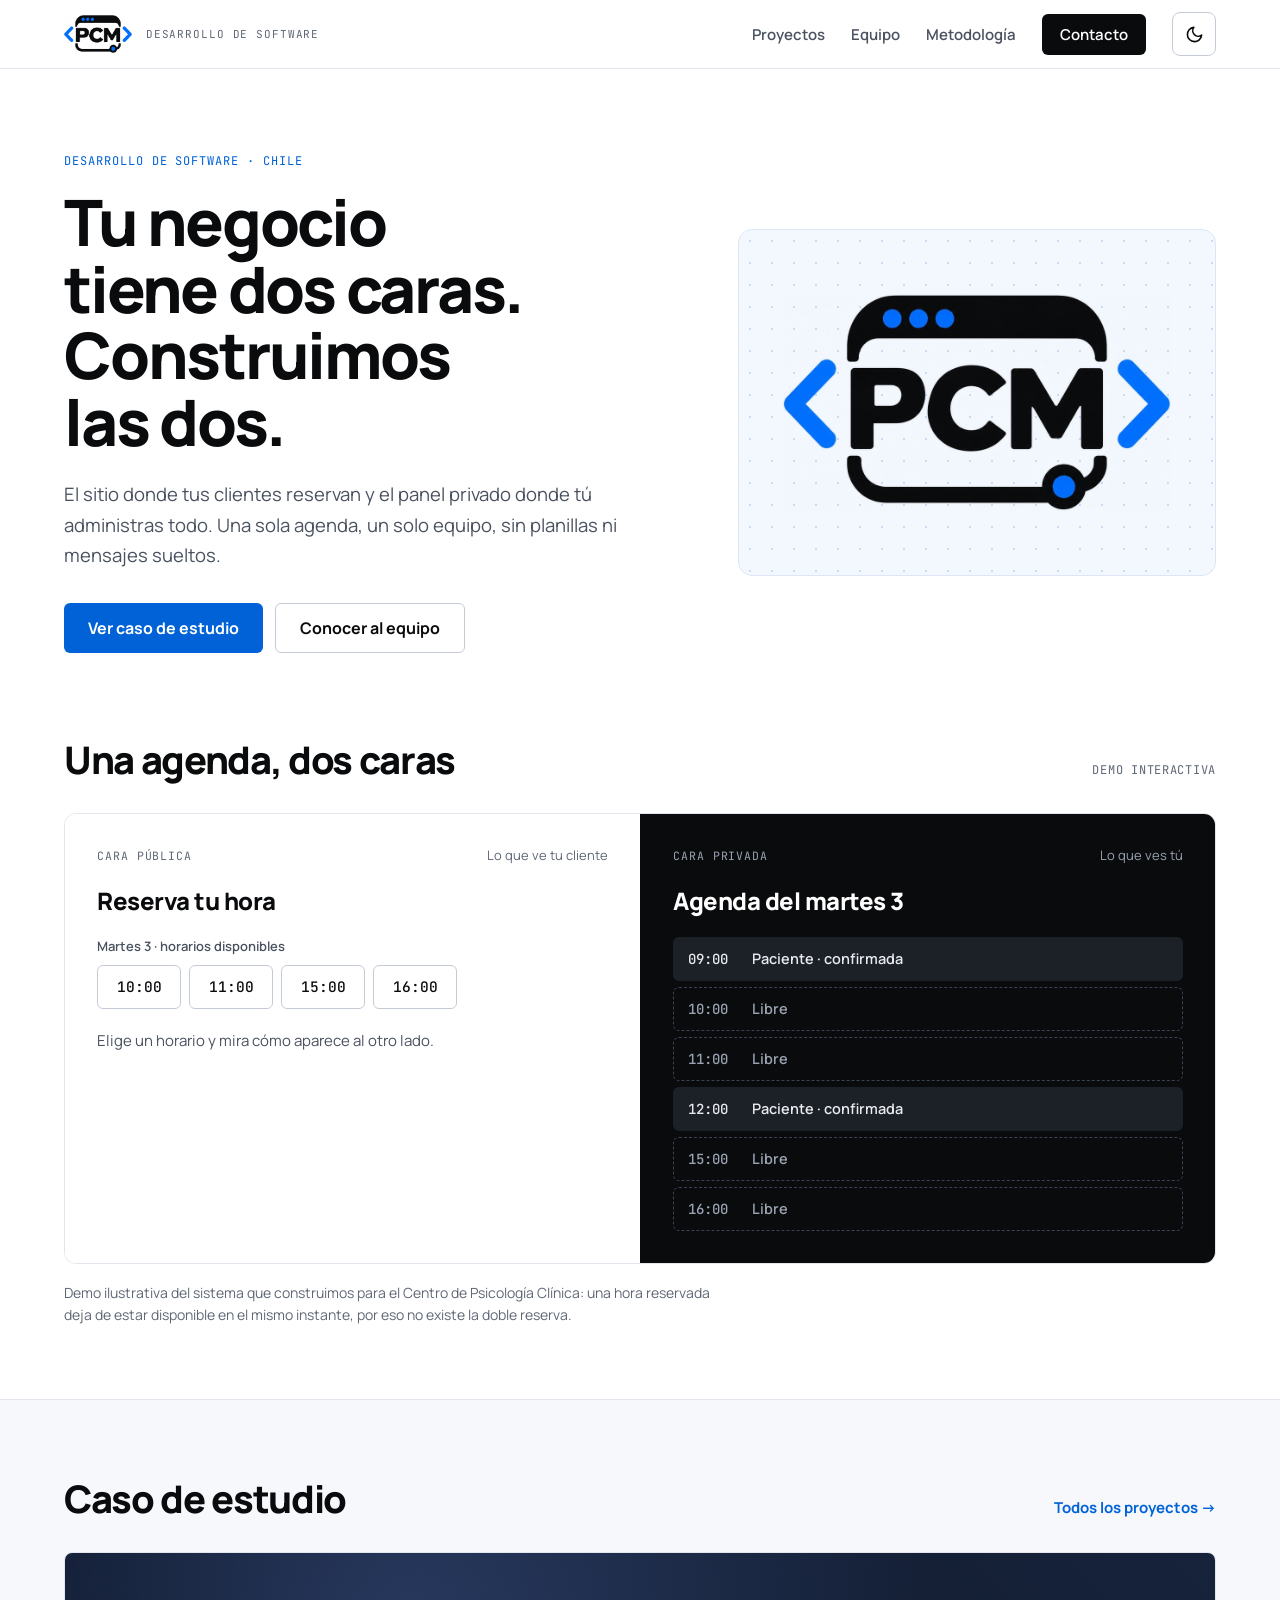
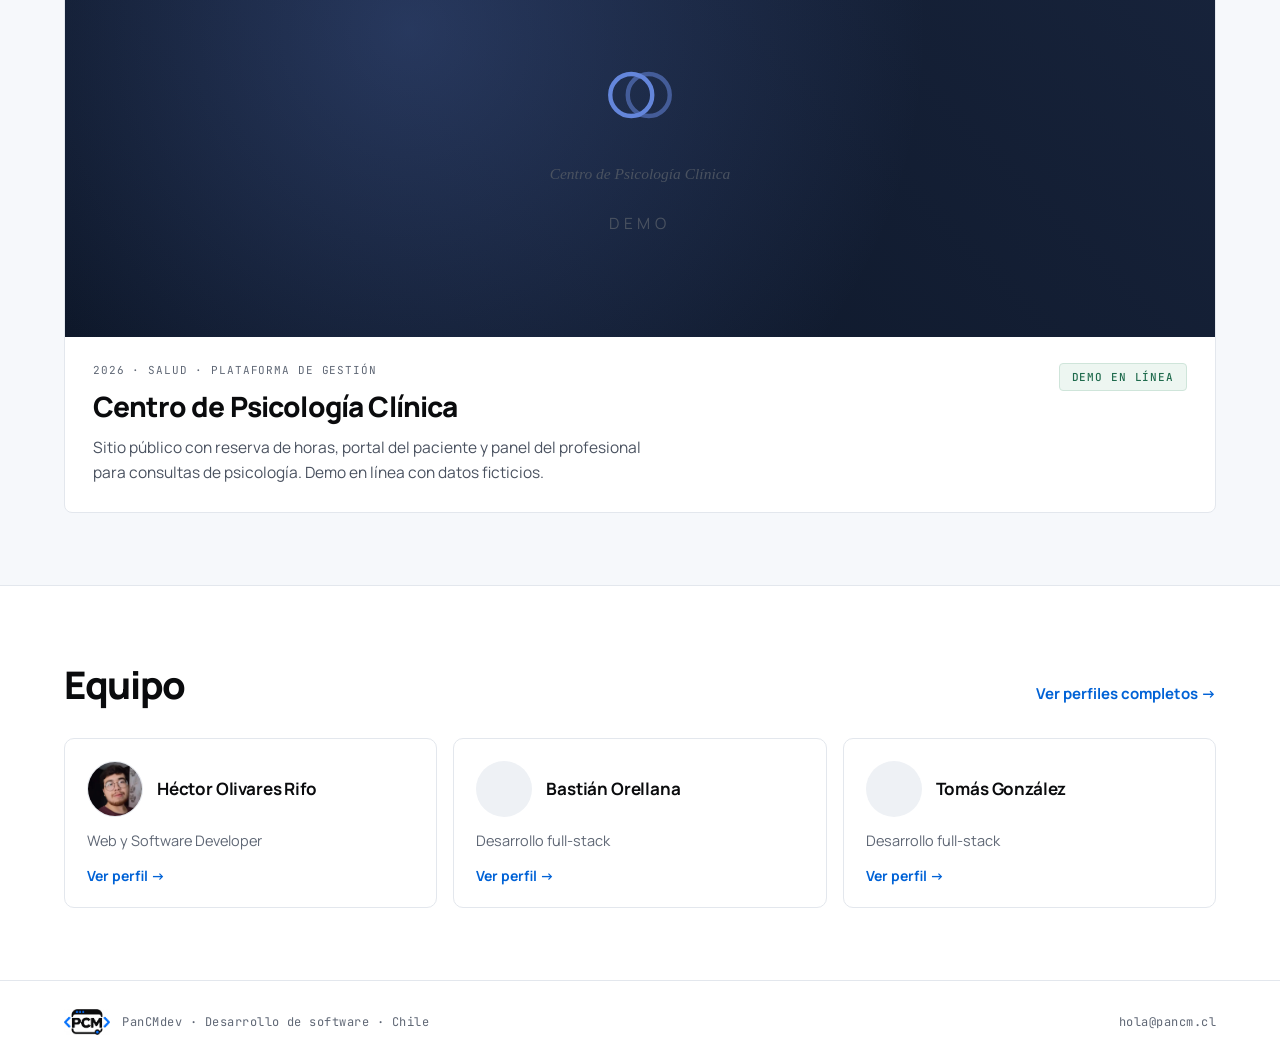
==== index.html @ 161eca6e "Aplicar logo de PanCMdev, tema claro y oscuro, nueva portada con demo de reserva y favicon" ====
<!doctype html>
<html lang="es">
<head>
<meta charset="utf-8" />
<meta name="viewport" content="width=device-width, initial-scale=1" />
<meta name="robots" content="noindex, nofollow" />
<script src="theme.js?v=3"></script>
<link rel="icon" type="image/png" sizes="16x16" href="src/assets/favicon-16.png" />
<link rel="icon" type="image/png" sizes="32x32" href="src/assets/favicon-32.png" />
<link rel="icon" type="image/png" sizes="48x48" href="src/assets/favicon-48.png" />
<link rel="apple-touch-icon" href="src/assets/apple-touch-icon.png" />
<title>PanCMdev — desarrollo de software</title>
<link rel="preconnect" href="https://fonts.googleapis.com" />
<link rel="preconnect" href="https://fonts.gstatic.com" crossorigin />
<link href="https://fonts.googleapis.com/css2?family=Manrope:wght@400;500;600;700;800&family=JetBrains+Mono:wght@400;500&display=swap" rel="stylesheet" />
<link rel="stylesheet" href="styles.css?v=3" />
</head>
<body>

  <div class="shell">
    <header class="site">
      <a href="index.html" class="logo" aria-label="PanCMdev, inicio">
        <img class="logo-img only-light" src="src/assets/pancm-logo.webp" alt="" width="68" height="38" />
        <img class="logo-img only-dark" src="src/assets/pancm-logo-oscuro.webp" alt="" width="68" height="38" />
        <span class="tag">Desarrollo de software</span>
      </a>
      <nav class="main">
        <a href="proyectos.html">Proyectos</a>
        <a href="equipo.html">Equipo</a>
        <a href="nosotros.html">Metodología</a>
        <a href="contacto.html" class="cta">Contacto</a>
        <button type="button" class="theme-toggle" data-theme-toggle aria-label="Cambiar a tema oscuro">
          <svg class="i-moon" viewBox="0 0 24 24" fill="none" stroke="currentColor" stroke-width="2" stroke-linecap="round" stroke-linejoin="round" aria-hidden="true"><path d="M21 12.8A9 9 0 1 1 11.2 3a7 7 0 0 0 9.8 9.8z"/></svg>
          <svg class="i-sun" viewBox="0 0 24 24" fill="none" stroke="currentColor" stroke-width="2" stroke-linecap="round" stroke-linejoin="round" aria-hidden="true"><circle cx="12" cy="12" r="4"/><path d="M12 2v2M12 20v2M4.9 4.9l1.4 1.4M17.7 17.7l1.4 1.4M2 12h2M20 12h2M4.9 19.1l1.4-1.4M17.7 6.3l1.4-1.4"/></svg>
        </button>
      </nav>
      <div class="rail" aria-hidden="true"><i></i></div>
    </header>

    <main>
      <section class="hero">
        <div>
          <div class="eyebrow" data-rise>Desarrollo de software · Chile</div>
          <h1 data-rise style="--d:.08s">Tu negocio tiene dos caras. Construimos las dos.</h1>
          <p class="lead" data-rise style="--d:.16s">El sitio donde tus clientes reservan y el panel privado donde tú administras todo. Una sola agenda, un solo equipo, sin planillas ni mensajes sueltos.</p>
          <div class="actions" data-rise style="--d:.24s">
            <a href="proyecto.html" class="btn">Ver caso de estudio</a>
            <a href="equipo.html" class="btn-outline">Conocer al equipo</a>
          </div>
        </div>
        <div class="brand-panel" data-rise style="--d:.2s">
          <img class="only-light" src="src/assets/pancm-logo.webp" alt="Logo de PanCMdev" width="900" height="504" />
          <img class="only-dark" src="src/assets/pancm-logo-oscuro.webp" alt="" width="900" height="504" />
        </div>
      </section>

      <section class="section" style="padding-top:8px" data-reveal>
        <div class="section-head">
          <h2>Una agenda, dos caras</h2>
          <span class="tag">Demo interactiva</span>
        </div>
        <div class="demo" data-demo>
          <div class="demo-side demo-pub">
            <div class="demo-head">
              <span class="demo-tag">Cara pública</span>
              <span class="demo-hint">Lo que ve tu cliente</span>
            </div>
            <div class="demo-title">Reserva tu hora</div>
            <div>
              <div class="demo-day">Martes 3 · horarios disponibles</div>
              <div class="slots" data-slots></div>
            </div>
            <p class="demo-msg" data-msg aria-live="polite"></p>
            <button type="button" class="demo-reset" data-reset hidden>Reiniciar demo</button>
          </div>
          <div class="demo-side demo-priv">
            <div class="demo-head">
              <span class="demo-tag">Cara privada</span>
              <span class="demo-hint">Lo que ves tú</span>
            </div>
            <div class="demo-title">Agenda del martes 3</div>
            <div class="agenda" data-agenda></div>
          </div>
        </div>
        <p class="demo-note">Demo ilustrativa del sistema que construimos para el Centro de Psicología Clínica: una hora reservada deja de estar disponible en el mismo instante, por eso no existe la doble reserva.</p>
      </section>

      <section class="section band" data-reveal>
        <div class="section-head">
          <h2>Caso de estudio</h2>
          <a href="proyectos.html">Todos los proyectos →</a>
        </div>
        <a href="proyecto.html" class="case-feature">
          <div class="case-art" role="img" aria-label="Logo del Centro de Psicología Clínica, demo">
            <div class="case-art-mark">
              <svg viewBox="0 0 48 48" width="84" height="84" fill="none" aria-hidden="true">
                <circle cx="19" cy="24" r="12" stroke="currentColor" stroke-width="2.5" />
                <circle cx="29" cy="24" r="12" stroke="currentColor" stroke-width="2.5" opacity="0.55" />
              </svg>
              <p class="case-art-name">Centro de Psicología Clínica</p>
              <p class="case-art-tag">Demo</p>
            </div>
          </div>
          <div class="body">
            <div class="info">
              <div class="meta">2026 · Salud · Plataforma de gestión</div>
              <h3>Centro de Psicología Clínica</h3>
              <p>Sitio público con reserva de horas, portal del paciente y panel del profesional para consultas de psicología. Demo en línea con datos ficticios.</p>
            </div>
            <span class="status-pill">Demo en línea</span>
          </div>
        </a>
      </section>

      <section class="section" data-reveal>
        <div class="section-head">
          <h2>Equipo</h2>
          <a href="equipo.html">Ver perfiles completos →</a>
        </div>
        <div data-member-grid></div>
      </section>
    </main>

    <footer class="site">
      <span class="brand">
        <img class="only-light" src="src/assets/pancm-logo.webp" alt="" width="46" height="26" />
        <img class="only-dark" src="src/assets/pancm-logo-oscuro.webp" alt="" width="46" height="26" />
        PanCMdev · Desarrollo de software · Chile
      </span>
      <span>hola@pancm.cl</span>
    </footer>
  </div>

  <script src="main.js?v=3"></script>
</body>
</html>
---- styles.css ----
* { box-sizing: border-box; }

/* Paleta del logo: negro y azul. En claro el azul de texto es un poco más
   oscuro que el del logo para que cumpla contraste sobre blanco. */
:root {
  --bg: #FFFFFF;
  --surface: #F6F8FB;
  --card: #FFFFFF;
  --ink: #0A0B0D;
  --ink-soft: #4A5260;
  --muted: #5F6775;
  --border: #E3E7ED;
  --border-strong: #C5CBD6;
  --hover: #F3F6FA;
  --pin: #EEF1F5;
  --accent: #0062D6;
  --logo-blue: #0074FB;
  --btn-bg: #0062D6;
  --btn-fg: #FFFFFF;
  --btn-hover: #0A0B0D;
  --cta-bg: #0A0B0D;
  --cta-fg: #FFFFFF;
  --rule: #0A0B0D;
  --green: #1F6B4D;
  --green-bg: #EDF6F1;
  --green-border: #CFE5DA;
  --pub-bg: #FFFFFF;
  --priv-bg: #0A0B0D;
  --priv-border: #0A0B0D;
  --row-taken: #1C2027;
  --panel-bg: #F3F8FF;
  --panel-dot: #C9DCF7;
  --panel-border: #DCE6F5;
  --shadow: rgba(10, 11, 13, 0.10);

  --display: 'Manrope', system-ui, sans-serif;
  --sans: 'Manrope', system-ui, sans-serif;
  --mono: 'JetBrains Mono', ui-monospace, monospace;

  /* Margen lateral fluido: el contenido usa casi todo el ancho y solo se
     centra en pantallas muy anchas (tope de 1600px de contenido). */
  --gutter: max(clamp(20px, 5vw, 88px), calc((100vw - 1600px) / 2));
  color-scheme: light;
}

[data-theme='dark'] {
  --bg: #0A0B0D;
  --surface: #101216;
  --card: #14171C;
  --ink: #E8EAEE;
  --ink-soft: #B4BAC6;
  --muted: #8B93A1;
  --border: #262B33;
  --border-strong: #343A45;
  --hover: #14171C;
  --pin: #1C2027;
  --accent: #3D95FF;
  --btn-bg: #0074FB;
  --btn-fg: #0A0B0D;
  --btn-hover: #3D95FF;
  --cta-bg: #FFFFFF;
  --cta-fg: #0A0B0D;
  --rule: #0074FB;
  --green: #4ADE9A;
  --green-bg: #0F2A1F;
  --green-border: #1E4A36;
  --pub-bg: #F3F5F8;
  --priv-bg: #14171C;
  --priv-border: #262B33;
  --row-taken: #232831;
  --panel-bg: #0F1319;
  --panel-dot: #1F2B3D;
  --panel-border: #1E2633;
  --shadow: rgba(0, 0, 0, 0.5);
  color-scheme: dark;
}

body {
  margin: 0;
  background: var(--bg);
  font-family: var(--sans);
  color: var(--ink);
  -webkit-font-smoothing: antialiased;
}

a { color: var(--ink); text-decoration: none; }
a:hover { color: var(--accent); }
:focus-visible { outline: 2px solid var(--accent); outline-offset: 3px; }
::selection { background: var(--logo-blue); color: #FFFFFF; }

img { max-width: 100%; }

/* Cambio de tema: transición breve solo mientras se alterna */
html.theme-anim,
html.theme-anim *,
html.theme-anim *::before,
html.theme-anim *::after {
  transition: background-color 0.3s ease, color 0.3s ease, border-color 0.3s ease !important;
}

/* Imágenes que cambian con el tema (logo claro / oscuro) */
.only-dark { display: none !important; }
[data-theme='dark'] .only-light { display: none !important; }
[data-theme='dark'] .only-dark { display: block !important; }

@keyframes rise {
  from { opacity: 0; transform: translateY(14px); }
  to { opacity: 1; transform: translateY(0); }
}

@keyframes pop {
  0% { transform: translateX(-8px); opacity: 0; }
  100% { transform: translateX(0); opacity: 1; }
}

/* Aparición al hacer scroll: solo si hay JS, para no esconder contenido sin él */
.js [data-reveal] {
  opacity: 0;
  transform: translateY(16px);
  transition: opacity 0.6s cubic-bezier(0.2, 0.7, 0.2, 1), transform 0.6s cubic-bezier(0.2, 0.7, 0.2, 1);
  transition-delay: var(--d, 0s);
}
.js [data-reveal].in { opacity: 1; transform: none; }

.hero [data-rise] {
  animation: rise 0.7s cubic-bezier(0.2, 0.7, 0.2, 1) both;
  animation-delay: var(--d, 0s);
}

@media (prefers-reduced-motion: reduce) {
  *, *::before, *::after {
    animation-duration: 0.001ms !important;
    animation-delay: 0ms !important;
    transition-duration: 0.001ms !important;
    transition-delay: 0ms !important;
  }
  .js [data-reveal] { opacity: 1; transform: none; }
}

/* Shell principal */
.shell {
  width: 100%;
  background: var(--bg);
  min-height: 100vh;
  position: relative;
}

/* Header */
header.site {
  position: sticky;
  top: 0;
  z-index: 20;
  display: flex;
  flex-wrap: wrap;
  align-items: center;
  justify-content: space-between;
  gap: 10px 32px;
  padding: 12px var(--gutter);
  background: var(--bg);
  background: color-mix(in srgb, var(--bg) 92%, transparent);
  backdrop-filter: blur(10px);
  border-bottom: 1px solid var(--border);
}

/* Riel de avance: eco del riel con nodo azul del logo. Crece con el scroll. */
.rail {
  position: absolute;
  left: 0;
  right: 0;
  bottom: -1px;
  height: 2px;
  pointer-events: none;
}

.rail i {
  position: absolute;
  left: 0;
  top: 0;
  height: 2px;
  width: calc(var(--p, 0) * 100%);
  background: var(--logo-blue);
}

.rail i::after {
  content: '';
  position: absolute;
  right: -5px;
  top: -4px;
  width: 10px;
  height: 10px;
  border-radius: 50%;
  background: var(--logo-blue);
  box-shadow: 0 0 0 3px var(--bg);
  opacity: calc(var(--p, 0) * 40);
}

.logo { display: flex; align-items: center; gap: 14px; }

.logo-img { display: block; height: 38px; width: auto; }

.logo .tag {
  font-family: var(--mono);
  font-size: 11px;
  letter-spacing: 0.08em;
  text-transform: uppercase;
  color: var(--muted);
}

nav.main { display: flex; flex-wrap: wrap; align-items: center; gap: 8px 26px; }

nav.main a {
  font-size: 15px;
  font-weight: 600;
  color: var(--ink-soft);
}

nav.main a:hover { color: var(--ink); }

nav.main a.cta {
  padding: 10px 18px;
  background: var(--cta-bg);
  color: var(--cta-fg);
  border-radius: 6px;
}

nav.main a.cta:hover { background: var(--accent); color: #FFFFFF; }

.theme-toggle {
  display: inline-grid;
  place-items: center;
  width: 44px;
  height: 44px;
  padding: 0;
  border: 1px solid var(--border-strong);
  border-radius: 8px;
  background: transparent;
  color: var(--ink);
  cursor: pointer;
  transition: border-color 0.18s ease, background 0.18s ease;
}

.theme-toggle:hover { border-color: var(--ink); background: var(--hover); }
.theme-toggle svg { width: 19px; height: 19px; }
.theme-toggle .i-sun { display: none; }
[data-theme='dark'] .theme-toggle .i-sun { display: block; }
[data-theme='dark'] .theme-toggle .i-moon { display: none; }

/* Secciones genéricas */
main section { padding: 0 var(--gutter); }

.section { padding: 72px var(--gutter); }

.band {
  background: var(--surface);
  border-top: 1px solid var(--border);
  border-bottom: 1px solid var(--border);
}

.eyebrow {
  font-family: var(--mono);
  font-size: 12px;
  letter-spacing: 0.08em;
  text-transform: uppercase;
  color: var(--accent);
}

h1 {
  margin: 20px 0 0;
  font-family: var(--display);
  font-size: clamp(36px, 5.2vw, 64px);
  line-height: 1.04;
  letter-spacing: -0.035em;
  font-weight: 800;
  max-width: 17ch;
  text-wrap: balance;
}

.lead {
  margin: 24px 0 0;
  max-width: 56ch;
  font-size: 18.5px;
  line-height: 1.65;
  color: var(--ink-soft);
  text-wrap: pretty;
}

.actions {
  display: flex;
  flex-wrap: wrap;
  gap: 12px;
  margin-top: 32px;
}

.btn {
  font-weight: 700;
  font-size: 16px;
  padding: 14px 24px;
  background: var(--btn-bg);
  color: var(--btn-fg);
  border-radius: 6px;
  display: inline-block;
  border: none;
  cursor: pointer;
  font-family: inherit;
  transition: background 0.18s ease, transform 0.18s ease;
}

.btn:hover { background: var(--btn-hover); color: var(--btn-fg); transform: translateY(-1px); }
[data-theme='dark'] .btn:hover { color: #0A0B0D; }
.btn:active { transform: none; }

.btn-outline {
  font-weight: 700;
  font-size: 16px;
  padding: 13px 24px;
  border: 1px solid var(--border-strong);
  border-radius: 6px;
  color: var(--ink);
  display: inline-block;
  font-family: inherit;
  background: transparent;
  transition: border-color 0.18s ease, background 0.18s ease;
}

.btn-outline:hover { border-color: var(--ink); color: var(--ink); background: var(--hover); }

/* Portada: texto a la izquierda, logo sobre panel punteado a la derecha */
.hero {
  padding: 84px var(--gutter) 72px;
  display: grid;
  grid-template-columns: minmax(0, 1.25fr) minmax(300px, 1fr);
  gap: 48px clamp(40px, 6vw, 96px);
  align-items: center;
}

.brand-panel {
  display: flex;
  align-items: center;
  justify-content: center;
  padding: clamp(36px, 5vw, 64px) clamp(24px, 4vw, 44px);
  border: 1px solid var(--panel-border);
  border-radius: 14px;
  background-color: var(--panel-bg);
  background-image: radial-gradient(var(--panel-dot) 1px, transparent 1px);
  background-size: 22px 22px;
}

.brand-panel img { width: 100%; max-width: 440px; height: auto; display: block; }

@media (max-width: 1000px) {
  .hero { grid-template-columns: 1fr; padding-top: 56px; }
  .brand-panel { max-width: 560px; }
}

/* Encabezado de sección con enlace "ver todos" */
.section-head {
  display: flex;
  flex-wrap: wrap;
  gap: 12px;
  align-items: baseline;
  justify-content: space-between;
  margin-bottom: 28px;
}

.section-head h2 {
  margin: 0;
  font-family: var(--display);
  font-size: clamp(26px, 3.2vw, 38px);
  font-weight: 800;
  letter-spacing: -0.035em;
}

.section-head a {
  font-size: 15px;
  font-weight: 700;
  color: var(--accent);
}

.section-head .tag {
  font-family: var(--mono);
  font-size: 12px;
  letter-spacing: 0.06em;
  text-transform: uppercase;
  color: var(--muted);
}

/* Demo: una agenda, dos caras */
.demo {
  display: grid;
  grid-template-columns: repeat(auto-fit, minmax(320px, 1fr));
  border: 1px solid var(--border);
  border-radius: 12px;
  overflow: hidden;
}

.demo-side { padding: 32px; display: flex; flex-direction: column; gap: 20px; }
.demo-pub { background: var(--pub-bg); color: #0A0B0D; }
.demo-priv { background: var(--priv-bg); color: #E8EAEE; border-left: 1px solid var(--priv-border); }

.demo-head { display: flex; justify-content: space-between; align-items: baseline; gap: 12px; }

.demo-tag {
  font-family: var(--mono);
  font-size: 11.5px;
  letter-spacing: 0.08em;
  text-transform: uppercase;
}

.demo-hint { font-size: 13px; }
.demo-pub .demo-tag, .demo-pub .demo-hint { color: #5F6775; }
.demo-priv .demo-tag, .demo-priv .demo-hint { color: #9AA3B2; }

.demo-title { font-weight: 800; font-size: 24px; letter-spacing: -0.02em; }
.demo-priv .demo-title { color: #FFFFFF; }

.demo-day { font-size: 13px; font-weight: 600; margin-bottom: 10px; color: #4A5260; }

.slots { display: flex; flex-wrap: wrap; gap: 8px; }

.slot {
  min-width: 84px;
  min-height: 44px;
  padding: 0 16px;
  font-family: var(--mono);
  font-size: 14.5px;
  font-weight: 500;
  cursor: pointer;
  border-radius: 6px;
  background: #FFFFFF;
  color: #0A0B0D;
  border: 1px solid #C5CBD6;
  transition: border-color 0.15s ease, background 0.15s ease, color 0.15s ease;
}

.slot:hover { border-color: #0A0B0D; }
.slot:focus-visible { outline-color: #0062D6; }
.slot[aria-pressed='true'] { background: #0062D6; border-color: #0062D6; color: #FFFFFF; }

.demo-msg { margin: 0; font-size: 15px; line-height: 1.55; color: #4A5260; min-height: 46px; }

.demo-reset {
  align-self: flex-start;
  min-height: 44px;
  padding: 0 18px;
  background: transparent;
  border: 1px solid #9AA3B2;
  border-radius: 6px;
  font-family: inherit;
  font-size: 14px;
  font-weight: 700;
  cursor: pointer;
  color: #0A0B0D;
}

.demo-reset:hover { border-color: #0A0B0D; }
.demo-reset[hidden] { display: none; }

.agenda { display: flex; flex-direction: column; gap: 6px; }

.agenda-row {
  display: flex;
  align-items: center;
  gap: 16px;
  padding: 11px 14px;
  min-height: 44px;
  border-radius: 6px;
  border: 1px solid transparent;
  font-size: 14.5px;
  font-weight: 600;
  transition: background 0.25s ease, color 0.25s ease, border-color 0.25s ease;
}

.agenda-row .hora { font-family: var(--mono); font-size: 14px; font-weight: 500; width: 48px; flex: none; }
.agenda-row.is-taken { background: var(--row-taken); color: #E8EAEE; }
.agenda-row.is-free { border: 1px dashed #3A4254; color: #9AA3B2; }
.agenda-row.is-new { background: #0074FB; border-color: #0074FB; color: #0A0B0D; animation: pop 0.35s ease-out both; }

.demo-note { margin: 18px 0 0; font-size: 14px; color: var(--muted); max-width: 72ch; line-height: 1.6; }

/* Tarjeta de caso destacado (home) */
.case-feature {
  display: block;
  border: 1px solid var(--border);
  border-radius: 8px;
  overflow: hidden;
  background: var(--card);
  transition: border-color 0.18s ease, box-shadow 0.18s ease;
}

.case-feature:hover {
  border-color: var(--accent);
  box-shadow: 0 10px 32px var(--shadow);
}

/* Marca de la demo sobre el azul noche de su propio sitio, igual en claro y oscuro */
.case-art {
  height: clamp(220px, 30vw, 460px);
  display: grid;
  place-items: center;
  overflow: hidden;
  background:
    radial-gradient(circle at 30% 20%, rgba(100, 134, 219, 0.28), transparent 60%),
    linear-gradient(225deg, #17233B, #0B1424);
}

.case-art-mark {
  display: flex;
  flex-direction: column;
  align-items: center;
  gap: 14px;
  text-align: center;
  color: #6486DB;
  transition: transform 0.6s cubic-bezier(0.2, 0.7, 0.2, 1);
}

.case-art-mark svg { width: clamp(56px, 7vw, 84px); height: auto; }

.case-art-name {
  margin: 0;
  font-family: Georgia, 'Times New Roman', serif;
  font-style: italic;
  font-size: clamp(22px, 2.8vw, 34px);
  line-height: 1.2;
  color: #F3EEE0;
}

.case-art-tag {
  margin: 0;
  font-size: 12px;
  letter-spacing: 0.3em;
  text-transform: uppercase;
  color: #9AA3AF;
}

.case-feature:hover .case-art-mark { transform: scale(1.05); }

.case-feature .body {
  padding: 26px 28px;
  display: flex;
  flex-wrap: wrap;
  gap: 20px;
  justify-content: space-between;
  align-items: flex-start;
}

.case-feature .meta {
  font-family: var(--mono);
  font-size: 11px;
  letter-spacing: 0.08em;
  text-transform: uppercase;
  color: var(--muted);
}

.case-feature .info { max-width: 56ch; }

.case-feature h3 {
  margin: 10px 0 0;
  font-family: var(--display);
  font-size: 28px;
  font-weight: 800;
  letter-spacing: -0.03em;
  color: var(--ink);
}

.case-feature p {
  margin: 10px 0 0;
  font-size: 15.5px;
  line-height: 1.65;
  color: var(--ink-soft);
  text-wrap: pretty;
}

.status-pill {
  flex: none;
  font-family: var(--mono);
  font-size: 11px;
  font-weight: 500;
  letter-spacing: 0.08em;
  text-transform: uppercase;
  color: var(--green);
  background: var(--green-bg);
  border: 1px solid var(--green-border);
  padding: 6px 12px;
  border-radius: 4px;
}

/* Grid de miembros (home) */
.member-grid {
  display: grid;
  grid-template-columns: repeat(auto-fit, minmax(240px, 1fr));
  gap: 16px;
}

.member-card {
  display: block;
  background: var(--card);
  padding: 22px;
  border: 1px solid var(--border);
  border-radius: 10px;
  transition: border-color 0.18s ease, transform 0.18s ease;
}

.member-card:hover { border-color: var(--accent); transform: translateY(-2px); }

.member-card .who { display: flex; align-items: center; gap: 14px; }

.member-card .avatar,
.member-card .pin {
  width: 56px;
  height: 56px;
  border-radius: 50%;
  object-fit: cover;
  flex: none;
  border: 1px solid var(--border);
}

.member-card .pin { background: var(--pin); border: none; }

.member-card .name { font-size: 17px; font-weight: 700; line-height: 1.25; letter-spacing: -0.01em; }

.member-card .role { margin-top: 14px; font-size: 14.5px; color: var(--muted); }

.member-card .link { margin-top: 16px; font-size: 14px; font-weight: 700; color: var(--accent); }

/* Página listado de proyectos */
.page-title {
  margin: 0;
  font-family: var(--display);
  font-size: clamp(32px, 4.6vw, 48px);
  letter-spacing: -0.035em;
  font-weight: 800;
}

.page-sub { margin: 12px 0 24px; color: var(--muted); font-size: 15.5px; }
.page-sub.wide { max-width: 58ch; color: var(--ink-soft); line-height: 1.7; font-size: 16px; }

.list-row {
  display: grid;
  grid-template-columns: 100px 1fr auto;
  gap: 24px;
  align-items: center;
  padding: 28px var(--gutter);
  border-bottom: 1px solid var(--border);
  transition: background 0.16s ease;
}

.list-row:hover { background: var(--hover); }

.list-row .anio { font-family: var(--mono); font-size: 12.5px; color: var(--muted); }

.list-row .nombre {
  display: block;
  font-family: var(--display);
  font-size: 22px;
  font-weight: 800;
  letter-spacing: -0.025em;
}

.list-row .resumen {
  display: block;
  margin-top: 6px;
  font-size: 15px;
  line-height: 1.6;
  color: var(--ink-soft);
  max-width: 62ch;
}

.list-row .estado {
  font-family: var(--mono);
  font-size: 11px;
  letter-spacing: 0.08em;
  text-transform: uppercase;
  color: var(--muted);
  white-space: nowrap;
}

/* Fila de equipo (listado) */
.team-row {
  display: grid;
  grid-template-columns: auto 1fr auto;
  gap: 20px;
  align-items: center;
  padding: 24px var(--gutter);
  border-bottom: 1px solid var(--border);
  transition: background 0.16s ease;
}

.team-row:hover { background: var(--hover); }

.team-row .avatar,
.team-row .pin {
  width: 56px;
  height: 56px;
  border-radius: 50%;
  object-fit: cover;
  border: 1px solid var(--border);
}

.team-row .pin { background: var(--pin); border: none; }

.team-row .nombre {
  display: block;
  font-family: var(--display);
  font-size: 20px;
  font-weight: 800;
  letter-spacing: -0.02em;
}

.team-row .rol { display: block; margin-top: 4px; font-size: 14.5px; color: var(--muted); }

.team-row .link { font-size: 14px; font-weight: 700; color: var(--accent); white-space: nowrap; }

/* Página de caso individual */
.back-link { font-size: 14px; color: var(--muted); }
.back-link:hover { color: var(--accent); }

.case-hero-title {
  margin: 14px 0 0;
  font-family: var(--display);
  font-size: clamp(34px, 5.2vw, 56px);
  letter-spacing: -0.035em;
  font-weight: 800;
  line-height: 1.06;
}

.case-lead {
  margin: 20px 0 0;
  max-width: 62ch;
  font-size: 18px;
  line-height: 1.7;
  color: var(--ink-soft);
  text-wrap: pretty;
}

.case-url {
  display: inline-block;
  margin-top: 18px;
  font-size: 15px;
  font-weight: 700;
  color: var(--accent);
  border-bottom: 1px solid var(--accent);
  padding-bottom: 2px;
}

.stat-grid {
  margin: 0 var(--gutter) 36px;
  padding: 0;
  display: grid;
  grid-template-columns: repeat(auto-fit, minmax(150px, 1fr));
  gap: 1px;
  background: var(--border);
  border: 1px solid var(--border);
  border-radius: 8px;
  overflow: hidden;
}

.stat-box { background: var(--card); padding: 18px 20px; }
.stat-box .value { margin-top: 7px; font-size: 15px; font-weight: 600; }
.stat-box .value.green { color: var(--green); }

.stat-box .label,
.contact-box .label {
  font-family: var(--mono);
  font-size: 11px;
  letter-spacing: 0.08em;
  text-transform: uppercase;
  color: var(--muted);
}

.hero-photo {
  display: block;
  width: 100%;
  height: clamp(300px, 34vw, 520px);
  object-fit: cover;
  border: 1px solid var(--border);
  border-radius: 8px;
}

.feature-grid {
  display: grid;
  grid-template-columns: repeat(auto-fit, minmax(250px, 1fr));
  gap: 36px;
}

.feature-grid > div { border-top: 2px solid var(--rule); padding-top: 16px; }

.feature-grid h2 {
  margin: 0 0 10px;
  font-family: var(--display);
  font-size: 20px;
  font-weight: 800;
  letter-spacing: -0.02em;
}

.feature-grid p {
  margin: 0;
  color: var(--ink-soft);
  line-height: 1.7;
  font-size: 15.5px;
  text-wrap: pretty;
}

/* Perfil individual */
.profile-head {
  display: flex;
  flex-wrap: wrap;
  gap: 24px;
  justify-content: space-between;
  align-items: flex-end;
  margin-top: 24px;
}

.profile-head .who { display: flex; align-items: center; gap: 20px; }

.profile-avatar {
  width: 84px;
  height: 84px;
  border-radius: 50%;
  object-fit: cover;
  border: 1px solid var(--border);
  flex: none;
}

.profile-head h1 {
  margin: 0;
  font-family: var(--display);
  font-size: clamp(30px, 4.8vw, 48px);
  letter-spacing: -0.035em;
  font-weight: 800;
  line-height: 1.06;
  max-width: none;
}

.profile-role { margin: 8px 0 0; font-size: 15px; color: var(--muted); }

.profile-cta { display: flex; flex-wrap: wrap; gap: 8px; }

.profile-cta a {
  font-weight: 700;
  font-size: 14.5px;
  padding: 12px 18px;
  border-radius: 6px;
  font-family: inherit;
}

.profile-cta .primary { background: var(--btn-bg); color: var(--btn-fg); }
.profile-cta .primary:hover { background: var(--btn-hover); color: var(--btn-fg); }
[data-theme='dark'] .profile-cta .primary:hover { color: #0A0B0D; }

.profile-cta .secondary { border: 1px solid var(--border-strong); color: var(--ink); }
.profile-cta .secondary:hover { border-color: var(--ink); color: var(--ink); }

.profile-bio {
  margin: 24px 0 0;
  max-width: 64ch;
  font-size: 17px;
  line-height: 1.7;
  color: var(--ink-soft);
  text-wrap: pretty;
}

.profile-grid {
  padding: 40px var(--gutter);
  display: grid;
  grid-template-columns: repeat(auto-fit, minmax(280px, 1fr));
  gap: 40px;
}

.panel-label {
  font-family: var(--mono);
  font-size: 11px;
  font-weight: 500;
  letter-spacing: 0.1em;
  text-transform: uppercase;
  color: var(--muted);
  padding-bottom: 12px;
  border-bottom: 2px solid var(--rule);
}

.panel-label.spaced { margin-top: 32px; }

.exp-row {
  display: grid;
  grid-template-columns: 110px 1fr;
  gap: 16px;
  padding: 16px 0;
  border-bottom: 1px solid var(--border);
}

.exp-row .year { font-family: var(--mono); font-size: 12.5px; color: var(--muted); }
.exp-row .titulo { display: block; font-size: 15.5px; font-weight: 700; }
.exp-row .detalle { display: block; margin-top: 5px; font-size: 14.5px; color: var(--ink-soft); line-height: 1.6; }

.stack-tags { display: flex; flex-wrap: wrap; gap: 8px; margin-top: 16px; }

.stack-tags span {
  font-family: var(--mono);
  font-size: 12.5px;
  padding: 6px 11px;
  background: var(--surface);
  border: 1px solid var(--border);
  border-radius: 4px;
  color: var(--ink-soft);
}

.datos-list { margin-top: 14px; font-size: 15px; line-height: 1.9; color: var(--ink-soft); }

.linkedin-link {
  display: inline-block;
  margin-top: 10px;
  font-size: 15px;
  font-weight: 700;
  color: var(--accent);
  border-bottom: 1px solid var(--accent);
  padding-bottom: 2px;
}

.what-did {
  display: flex;
  flex-wrap: wrap;
  gap: 16px;
  justify-content: space-between;
  align-items: center;
  padding: 22px 0;
  border-bottom: 1px solid var(--border);
}

.what-did .title { display: block; font-family: var(--display); font-size: 19px; font-weight: 800; letter-spacing: -0.02em; }
.what-did .aporte { display: block; margin-top: 5px; font-size: 14.5px; color: var(--ink-soft); line-height: 1.6; max-width: 64ch; }
.what-did .year { font-family: var(--mono); font-size: 12.5px; color: var(--muted); white-space: nowrap; }

/* Metodología (nosotros) */
.phase-row {
  display: grid;
  grid-template-columns: 100px 1fr;
  gap: 24px;
  padding: 28px var(--gutter);
  border-bottom: 1px solid var(--border);
}

.phase-row .fase { font-family: var(--mono); font-size: 12.5px; color: var(--muted); }

.phase-row .titulo {
  display: block;
  font-family: var(--display);
  font-size: 21px;
  font-weight: 800;
  letter-spacing: -0.02em;
}

.phase-row .detalle {
  display: block;
  margin-top: 8px;
  font-size: 15.5px;
  line-height: 1.7;
  color: var(--ink-soft);
  max-width: 62ch;
}

/* Contacto */
.contact-grid {
  display: grid;
  grid-template-columns: repeat(auto-fit, minmax(200px, 1fr));
  gap: 1px;
  margin-top: 34px;
  background: var(--border);
  border: 1px solid var(--border);
  border-radius: 8px;
  overflow: hidden;
}

.contact-box { background: var(--card); padding: 18px 20px; }
.contact-box .value { margin-top: 7px; font-size: 15.5px; font-weight: 600; }

form.contact-form {
  margin-top: 34px;
  display: grid;
  gap: 12px;
  max-width: 540px;
}

form.contact-form input,
form.contact-form textarea {
  font-family: var(--sans);
  font-size: 15px;
  padding: 13px 14px;
  border: 1px solid var(--border-strong);
  background: var(--card);
  border-radius: 6px;
  color: var(--ink);
}

form.contact-form input::placeholder,
form.contact-form textarea::placeholder { color: var(--muted); }

form.contact-form textarea { resize: vertical; }

form.contact-form input:focus,
form.contact-form textarea:focus {
  border-color: var(--accent);
  outline: none;
}

form.contact-form button {
  font-family: var(--sans);
  font-weight: 700;
  font-size: 16px;
  padding: 13px 22px;
  background: var(--btn-bg);
  color: var(--btn-fg);
  border: none;
  border-radius: 6px;
  cursor: pointer;
  justify-self: start;
  transition: background 0.18s ease;
}

form.contact-form button:hover { background: var(--btn-hover); }
[data-theme='dark'] form.contact-form button:hover { color: #0A0B0D; }

/* Footer */
footer.site {
  display: flex;
  flex-wrap: wrap;
  gap: 12px 24px;
  justify-content: space-between;
  align-items: center;
  padding: 28px var(--gutter);
  border-top: 1px solid var(--border);
  font-family: var(--mono);
  font-size: 12px;
  letter-spacing: 0.04em;
  color: var(--muted);
}

footer.site .brand { display: flex; align-items: center; gap: 12px; }
footer.site .brand img { height: 26px; width: auto; }

/* Responsive: tablet y móvil */
@media (max-width: 860px) {
  :root { --gutter: 28px; }

  .hero-photo { height: 260px; }
  .section { padding-top: 56px; padding-bottom: 56px; }
}

@media (max-width: 640px) {
  :root { --gutter: 20px; }

  header.site { padding-top: 10px; padding-bottom: 10px; }
  .logo-img { height: 32px; }
  .logo .tag { display: none; }

  nav.main { width: 100%; justify-content: space-between; gap: 8px 12px; padding-top: 4px; }
  nav.main a { font-size: 14px; }
  nav.main a.cta { padding: 9px 12px; }

  /* En móvil el botón de tema sube a la esquina, junto al logo */
  .theme-toggle { position: absolute; top: 6px; right: var(--gutter); width: 40px; height: 40px; }

  .hero { padding-top: 40px; padding-bottom: 48px; }

  .lead,
  .case-lead,
  .profile-bio { font-size: 16.5px; }

  .demo-side { padding: 24px 20px; }
  .demo-priv { border-left: none; border-top: 1px solid var(--priv-border); }

  .case-art { height: 200px; }
  .case-feature .body { padding: 20px; }
  .case-feature h3 { font-size: 23px; }

  .hero-photo { height: 200px; }

  /* Listado de proyectos: año y estado arriba, contenido abajo */
  .list-row {
    grid-template-columns: 1fr auto;
    grid-template-areas: "anio estado" "body body";
    gap: 10px 16px;
    padding: 22px var(--gutter);
  }
  .list-row .anio { grid-area: anio; }
  .list-row .estado { grid-area: estado; }
  .list-row > span:nth-child(2) { grid-area: body; }

  .team-row { gap: 16px; padding: 20px var(--gutter); }
  .team-row .avatar,
  .team-row .pin { width: 46px; height: 46px; }
  .team-row .link { display: none; }

  .profile-head .who { gap: 16px; }
  .profile-head .who > div { min-width: 0; }
  .profile-avatar { width: 64px; height: 64px; }
  .profile-grid { padding-top: 32px; padding-bottom: 32px; }

  .exp-row,
  .phase-row { grid-template-columns: 1fr; gap: 6px; }
  .phase-row { padding: 22px var(--gutter); }

  .datos-list,
  .linkedin-link { overflow-wrap: anywhere; }
}
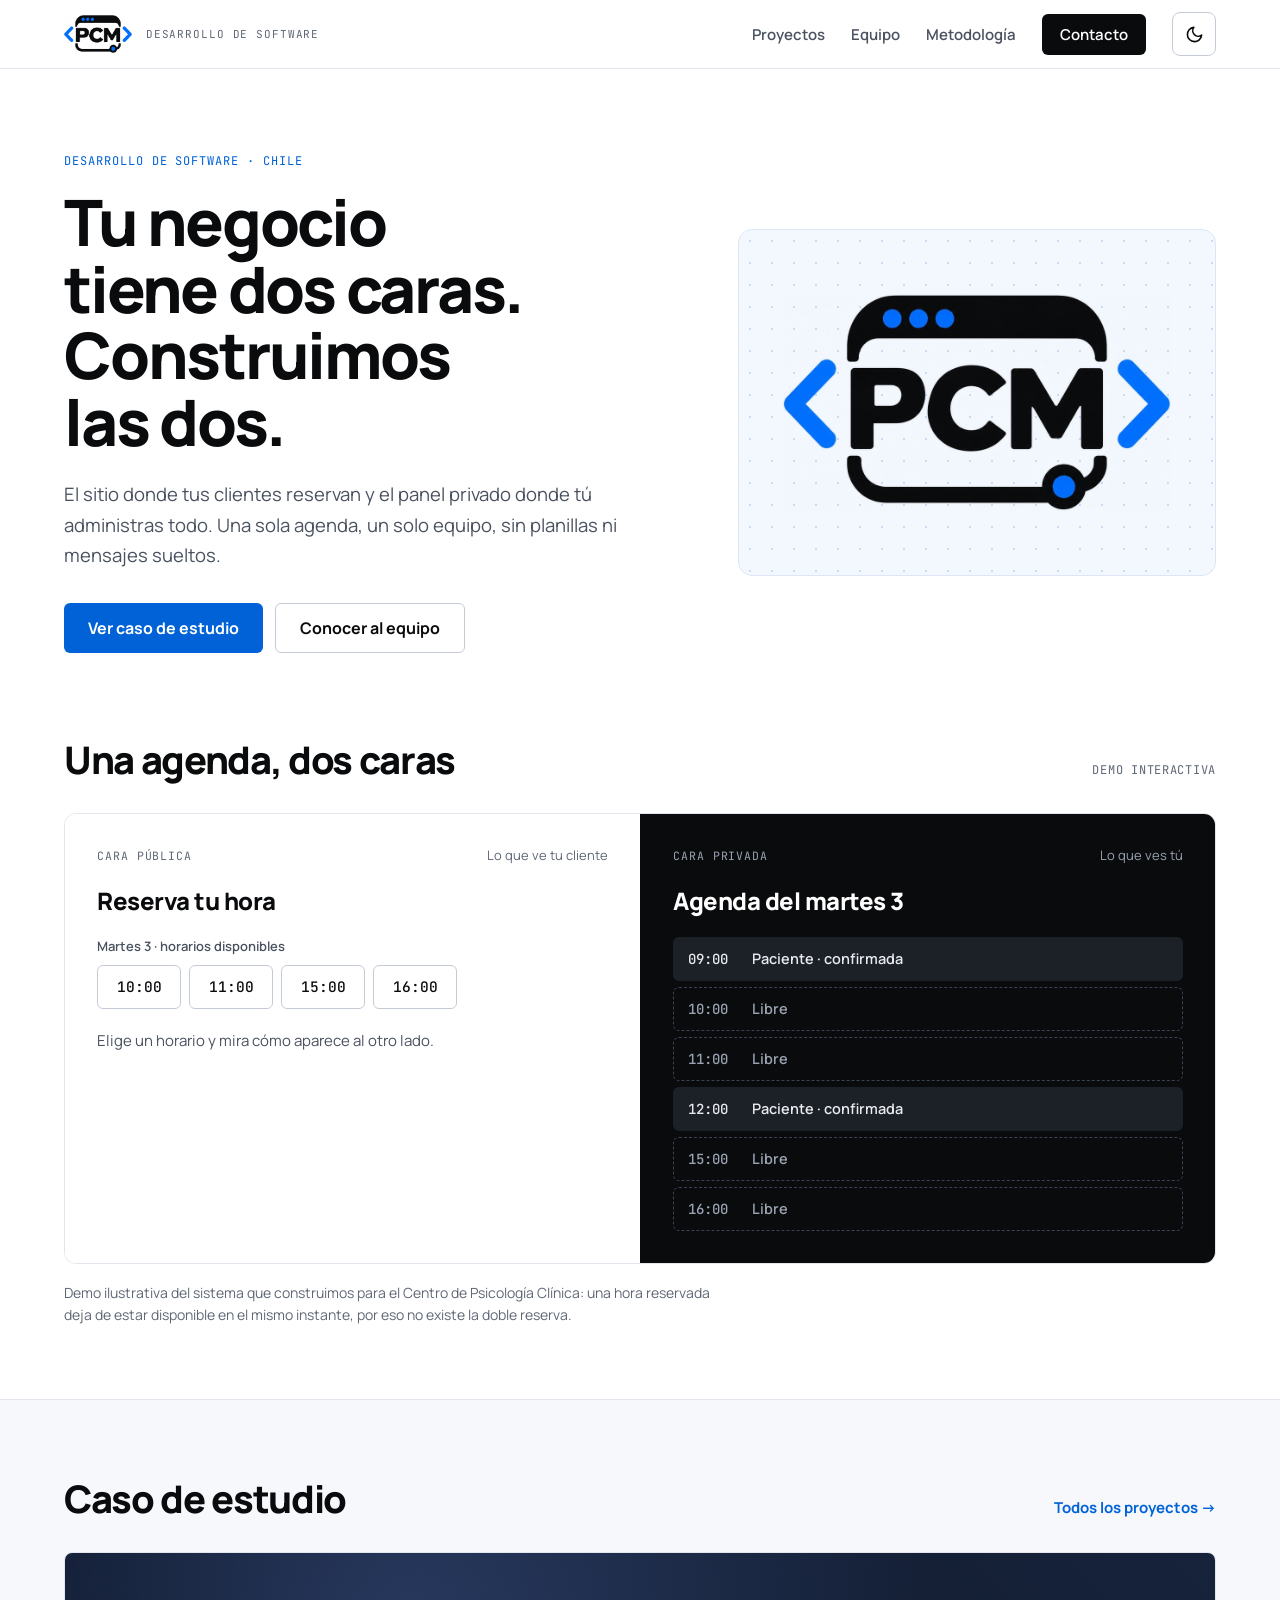
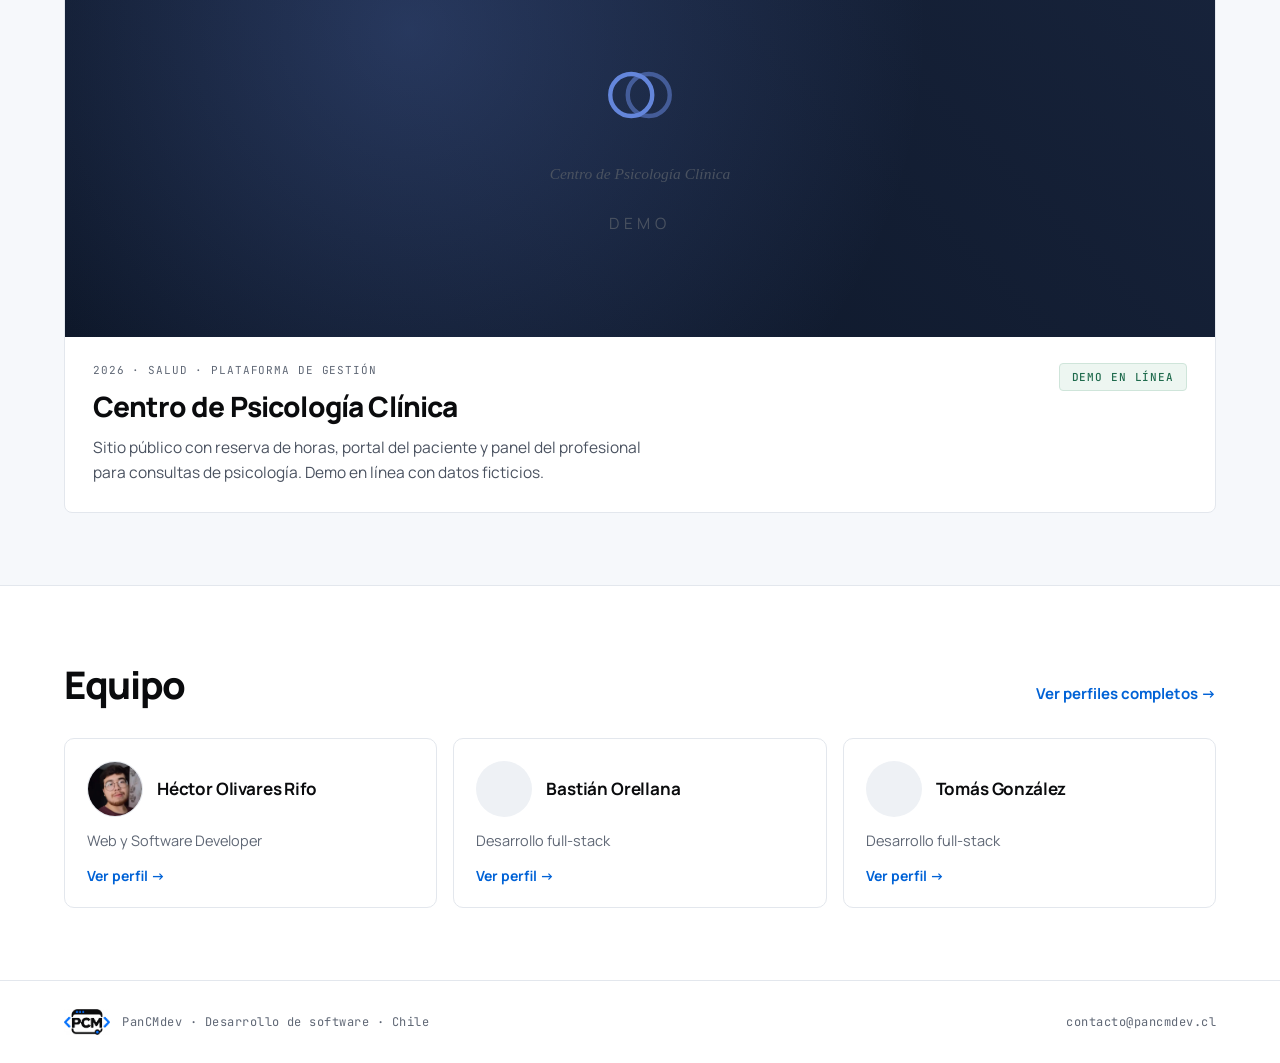
==== commit e18c9530: "Usar contacto@pancmdev.cl como correo del sitio y quitar el Instagram de contacto" ====
--- a/index.html
+++ b/index.html
@@ -127,7 +127,7 @@
         <img class="only-dark" src="src/assets/pancm-logo-oscuro.webp" alt="" width="46" height="26" />
         PanCMdev · Desarrollo de software · Chile
       </span>
-      <span>hola@pancm.cl</span>
+      <span>contacto@pancmdev.cl</span>
     </footer>
   </div>
 
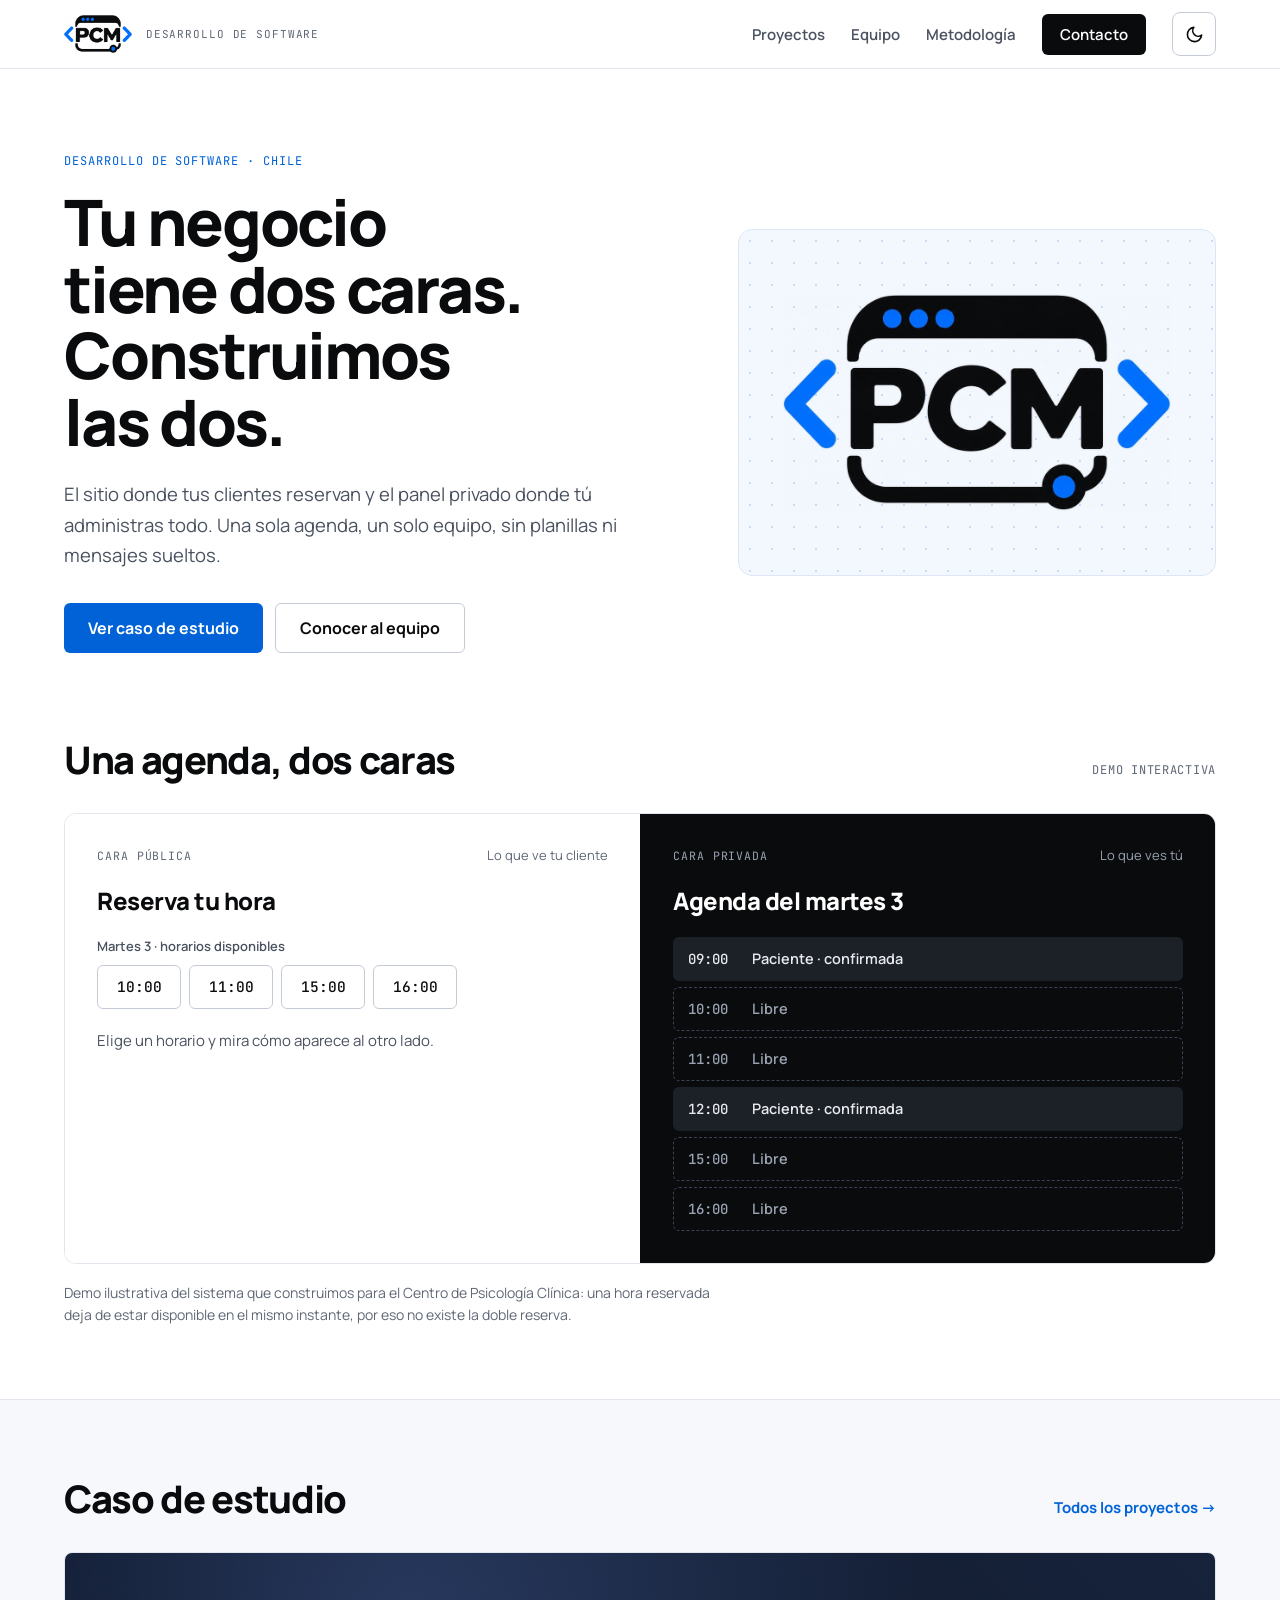
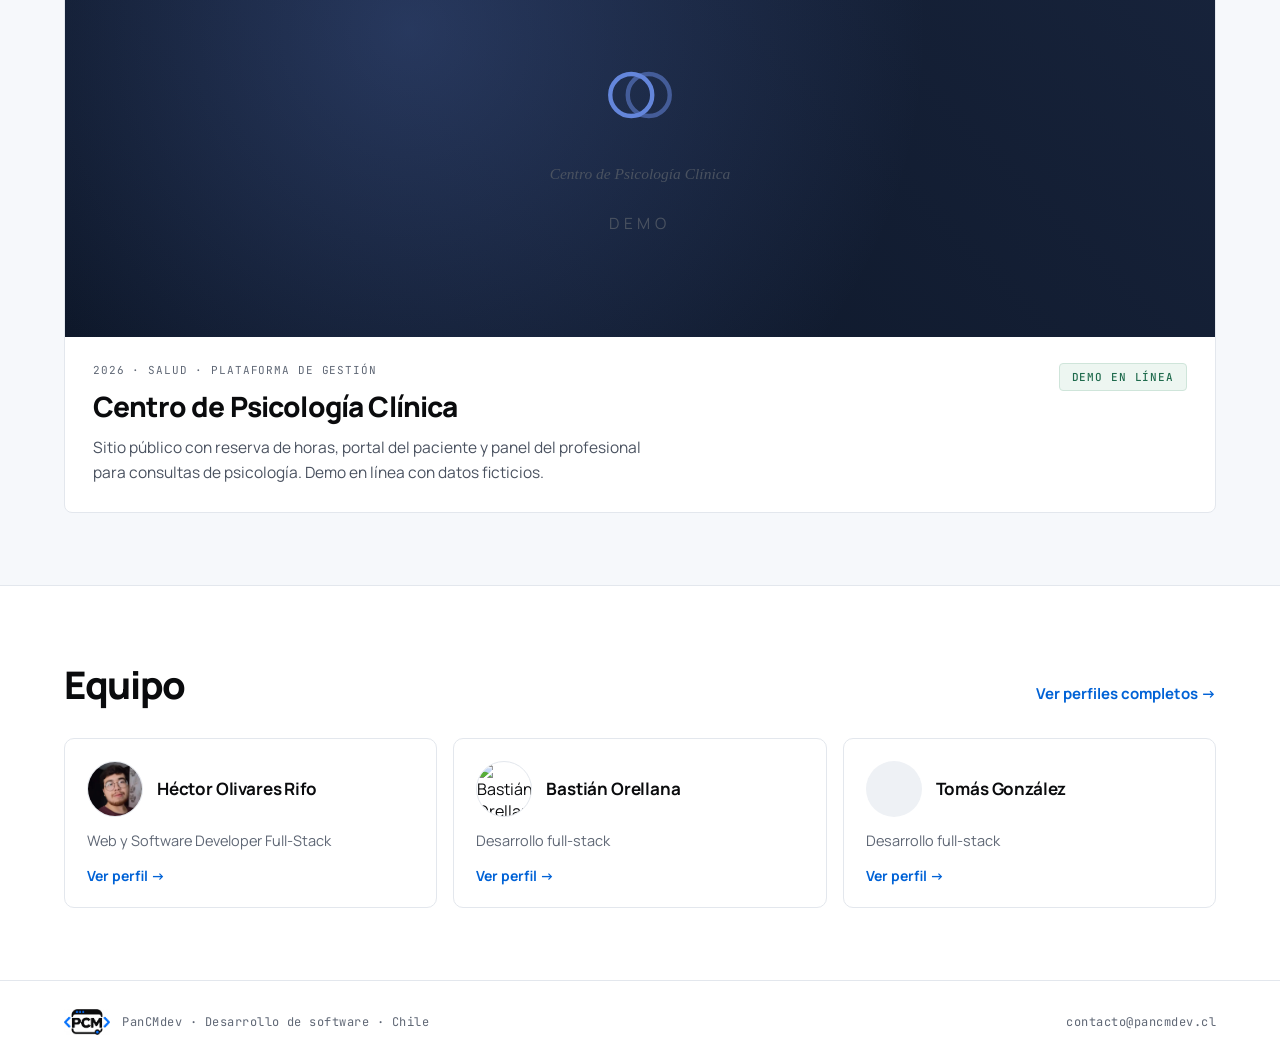
==== commit b45b98e4: "Preparación SEO fase 1" ====
--- a/index.html
+++ b/index.html
@@ -9,17 +9,80 @@
 <link rel="icon" type="image/png" sizes="32x32" href="src/assets/favicon-32.png" />
 <link rel="icon" type="image/png" sizes="48x48" href="src/assets/favicon-48.png" />
 <link rel="apple-touch-icon" href="src/assets/apple-touch-icon.png" />
-<title>PanCMdev — desarrollo de software</title>
+<title>PanCMdev · Sistemas de reserva y paneles a medida, Chile</title>
+<meta name="description" content="Desarrollamos el sitio donde tus clientes reservan y el panel donde tú administras todo. Software a medida para negocios en Chile. Mira la demo." />
+<link rel="canonical" href="https://pancmdev.cl/" />
+<meta property="og:type" content="website" />
+<meta property="og:site_name" content="PanCMdev" />
+<meta property="og:locale" content="es_CL" />
+<meta property="og:title" content="PanCMdev · Sistemas de reserva y paneles a medida, Chile" />
+<meta property="og:description" content="Desarrollamos el sitio donde tus clientes reservan y el panel donde tú administras todo. Software a medida para negocios en Chile. Mira la demo." />
+<meta property="og:url" content="https://pancmdev.cl/" />
+<meta property="og:image" content="https://pancmdev.cl/src/assets/og-pancmdev.png" />
+<meta property="og:image:width" content="1200" />
+<meta property="og:image:height" content="630" />
+<meta property="og:image:alt" content="PanCMdev: tu negocio tiene dos caras, construimos las dos." />
+<meta name="twitter:card" content="summary_large_image" />
 <link rel="preconnect" href="https://fonts.googleapis.com" />
 <link rel="preconnect" href="https://fonts.gstatic.com" crossorigin />
 <link href="https://fonts.googleapis.com/css2?family=Manrope:wght@400;500;600;700;800&family=JetBrains+Mono:wght@400;500&display=swap" rel="stylesheet" />
-<link rel="stylesheet" href="styles.css?v=3" />
+<link rel="stylesheet" href="styles.css?v=4" />
+<script type="application/ld+json">
+{
+  "@context": "https://schema.org",
+  "@graph": [
+    {
+      "@type": "Organization",
+      "@id": "https://pancmdev.cl/#org",
+      "name": "PanCMdev",
+      "url": "https://pancmdev.cl/",
+      "logo": "https://pancmdev.cl/src/assets/pancm-logo.webp",
+      "email": "contacto@pancmdev.cl",
+      "description": "Desarrollo de software a medida en Chile: el sitio donde los clientes reservan y el panel privado donde el negocio administra todo.",
+      "areaServed": {
+        "@type": "Country",
+        "name": "Chile"
+      },
+      "member": [
+        {
+          "@type": "Person",
+          "@id": "https://pancmdev.cl/hector-olivares-rifo.html#person",
+          "name": "Héctor Olivares Rifo",
+          "url": "https://pancmdev.cl/hector-olivares-rifo.html"
+        },
+        {
+          "@type": "Person",
+          "@id": "https://pancmdev.cl/bastian-orellana.html#person",
+          "name": "Bastián Orellana",
+          "url": "https://pancmdev.cl/bastian-orellana.html"
+        },
+        {
+          "@type": "Person",
+          "@id": "https://pancmdev.cl/tomas-gonzalez.html#person",
+          "name": "Tomás González",
+          "url": "https://pancmdev.cl/tomas-gonzalez.html"
+        }
+      ]
+    },
+    {
+      "@type": "WebSite",
+      "@id": "https://pancmdev.cl/#website",
+      "name": "PanCMdev",
+      "url": "https://pancmdev.cl/",
+      "inLanguage": "es-CL",
+      "publisher": {
+        "@id": "https://pancmdev.cl/#org"
+      }
+    }
+  ]
+}
+</script>
 </head>
 <body>
 
   <div class="shell">
     <header class="site">
-      <a href="index.html" class="logo" aria-label="PanCMdev, inicio">
+      <a href="/" class="logo" aria-label="PanCMdev, inicio">
         <img class="logo-img only-light" src="src/assets/pancm-logo.webp" alt="" width="68" height="38" />
         <img class="logo-img only-dark" src="src/assets/pancm-logo-oscuro.webp" alt="" width="68" height="38" />
         <span class="tag">Desarrollo de software</span>
@@ -117,7 +180,32 @@
           <h2>Equipo</h2>
           <a href="equipo.html">Ver perfiles completos →</a>
         </div>
-        <div data-member-grid></div>
+        <div class="member-grid">
+          <a class="member-card" href="hector-olivares-rifo.html">
+            <div class="who">
+              <img class="avatar" src="src/assets/hector-olivares.webp" alt="Héctor Olivares Rifo" width="56" height="56" />
+              <div class="name">Héctor Olivares Rifo</div>
+            </div>
+            <div class="role">Web y Software Developer Full-Stack</div>
+            <div class="link">Ver perfil →</div>
+          </a>
+          <a class="member-card" href="bastian-orellana.html">
+            <div class="who">
+              <img class="avatar" src="src/assets/bastian-orellana.png" alt="Bastián Orellana" width="56" height="56" />
+              <div class="name">Bastián Orellana</div>
+            </div>
+            <div class="role">Desarrollo full-stack</div>
+            <div class="link">Ver perfil →</div>
+          </a>
+          <a class="member-card" href="tomas-gonzalez.html">
+            <div class="who">
+              <div class="pin"></div>
+              <div class="name">Tomás González</div>
+            </div>
+            <div class="role">Desarrollo full-stack</div>
+            <div class="link">Ver perfil →</div>
+          </a>
+        </div>
       </section>
     </main>
 
@@ -127,10 +215,10 @@
         <img class="only-dark" src="src/assets/pancm-logo-oscuro.webp" alt="" width="46" height="26" />
         PanCMdev · Desarrollo de software · Chile
       </span>
-      <span>contacto@pancmdev.cl</span>
+      <a href="mailto:contacto@pancmdev.cl">contacto@pancmdev.cl</a>
     </footer>
   </div>
 
-  <script src="main.js?v=3"></script>
+  <script src="main.js?v=4"></script>
 </body>
 </html>
--- a/styles.css
+++ b/styles.css
@@ -103,6 +103,19 @@
 [data-theme='dark'] .only-light { display: none !important; }
 [data-theme='dark'] .only-dark { display: block !important; }
 
+/* Texto solo para lectores de pantalla */
+.sr-only {
+  position: absolute;
+  width: 1px;
+  height: 1px;
+  padding: 0;
+  margin: -1px;
+  overflow: hidden;
+  clip: rect(0, 0, 0, 0);
+  white-space: nowrap;
+  border: 0;
+}
+
 @keyframes rise {
   from { opacity: 0; transform: translateY(14px); }
   to { opacity: 1; transform: translateY(0); }
@@ -1018,6 +1031,9 @@
 form.contact-form button:hover { background: var(--btn-hover); }
 [data-theme='dark'] form.contact-form button:hover { color: #0A0B0D; }
 
+form.contact-form .form-msg { margin: 0; font-size: 15px; line-height: 1.55; color: var(--ink-soft); max-width: 56ch; }
+form.contact-form .form-msg:empty { display: none; }
+
 /* Footer */
 footer.site {
   display: flex;
@@ -1036,6 +1052,12 @@
 footer.site .brand { display: flex; align-items: center; gap: 12px; }
 footer.site .brand img { height: 26px; width: auto; }
 
+/* Correos como enlace sin cambiar el color del texto que los rodea */
+footer.site a,
+.datos-list a { color: inherit; }
+footer.site a:hover,
+.datos-list a:hover { color: var(--accent); }
+
 /* Responsive: tablet y móvil */
 @media (max-width: 860px) {
   :root { --gutter: 28px; }
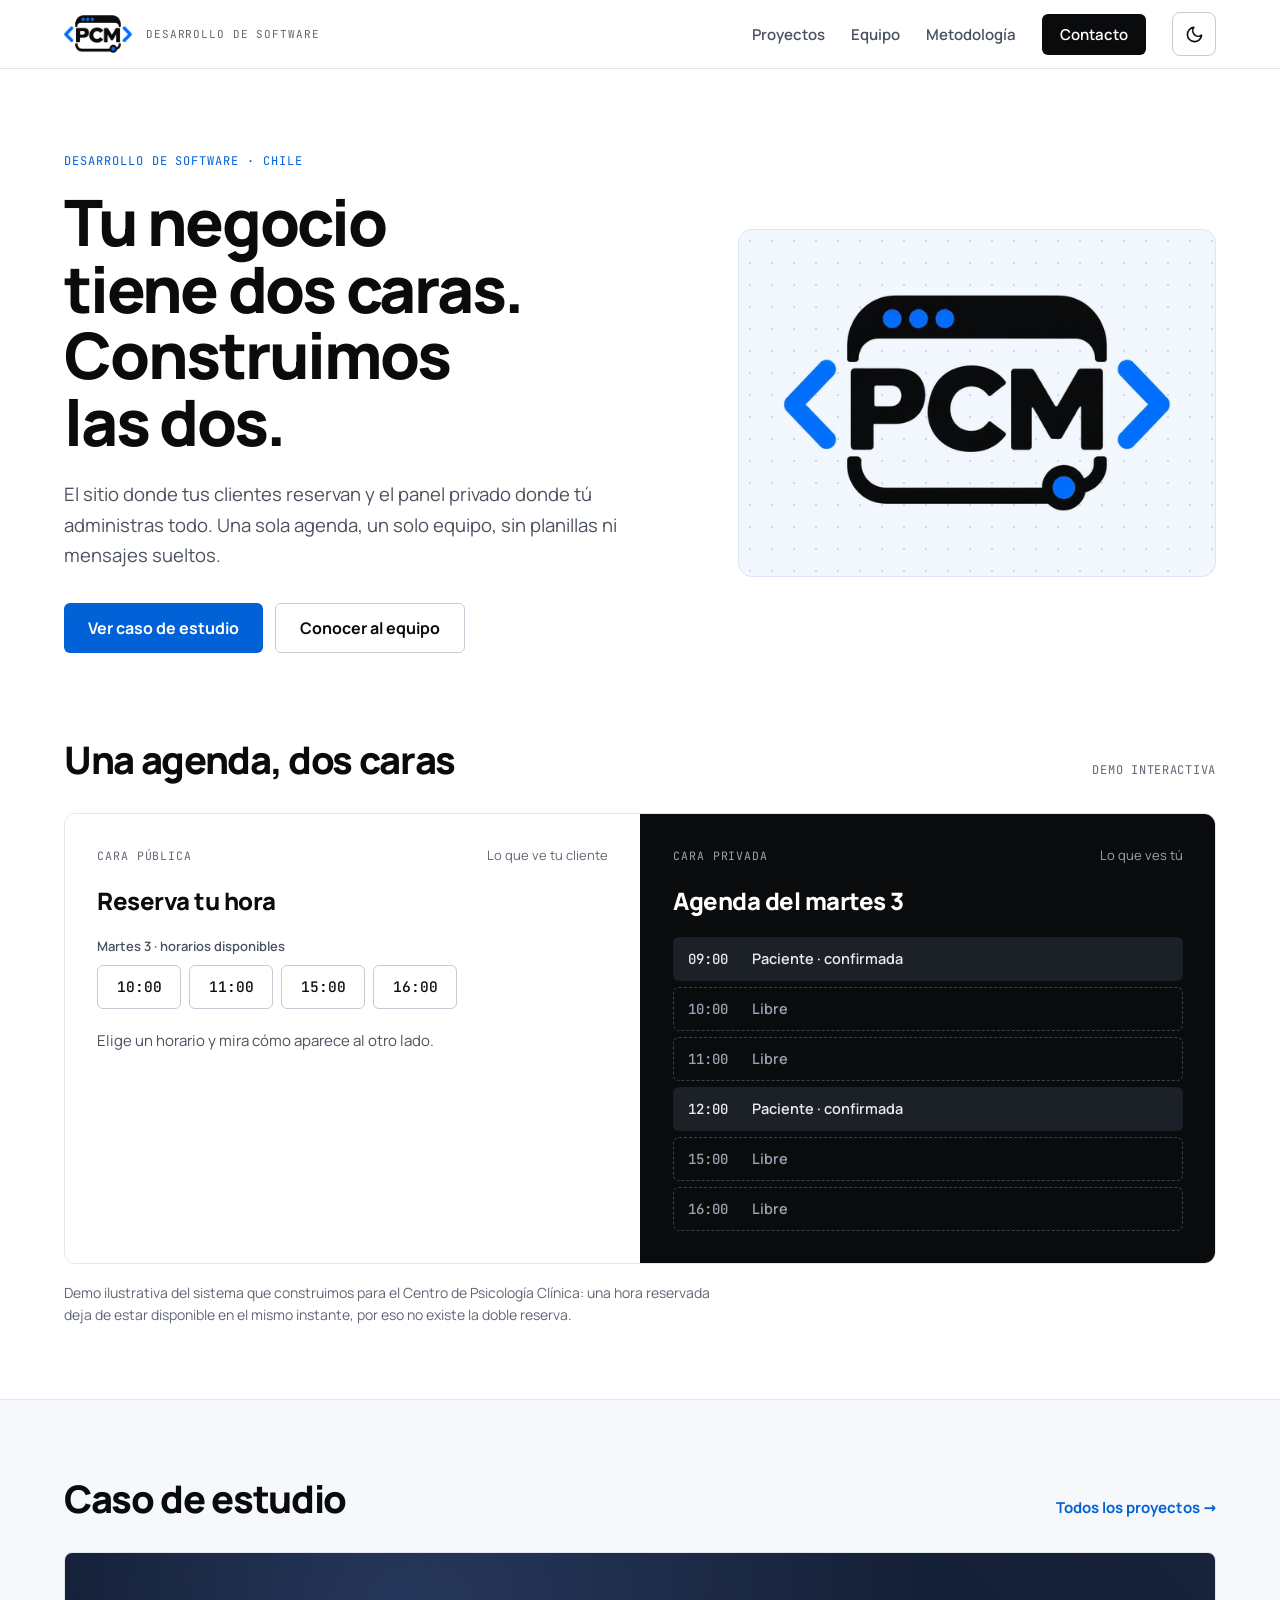
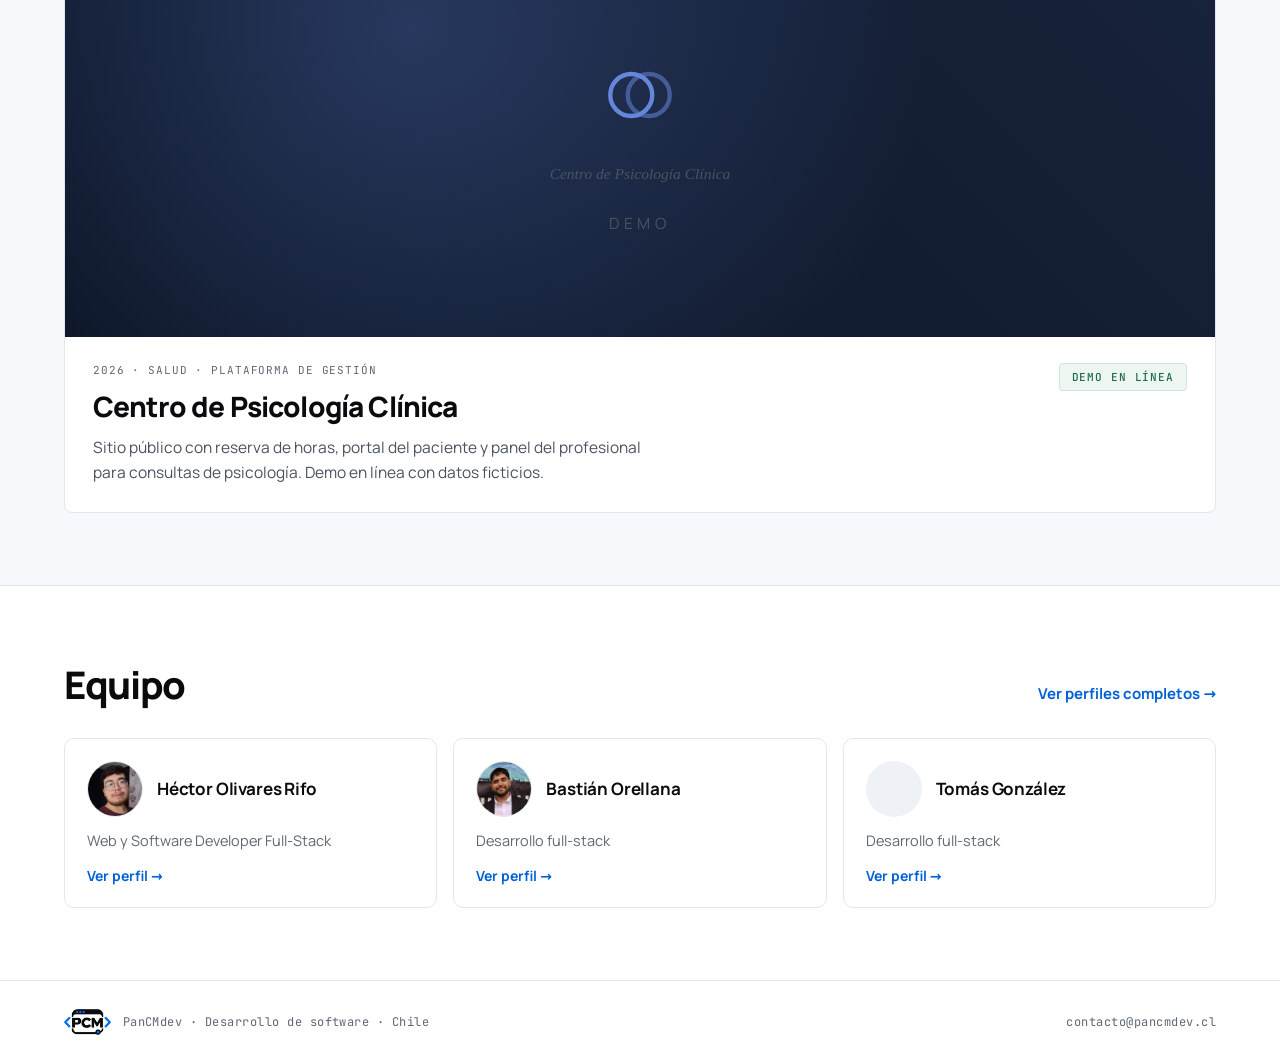
==== commit 4c2d59f1: "SEO fase 3: Rendimiento y retoques" ====
--- a/index.html
+++ b/index.html
@@ -3,7 +3,6 @@
 <head>
 <meta charset="utf-8" />
 <meta name="viewport" content="width=device-width, initial-scale=1" />
-<meta name="robots" content="noindex, nofollow" />
 <script src="theme.js?v=3"></script>
 <link rel="icon" type="image/png" sizes="16x16" href="src/assets/favicon-16.png" />
 <link rel="icon" type="image/png" sizes="32x32" href="src/assets/favicon-32.png" />
@@ -23,10 +22,8 @@
 <meta property="og:image:height" content="630" />
 <meta property="og:image:alt" content="PanCMdev: tu negocio tiene dos caras, construimos las dos." />
 <meta name="twitter:card" content="summary_large_image" />
-<link rel="preconnect" href="https://fonts.googleapis.com" />
-<link rel="preconnect" href="https://fonts.gstatic.com" crossorigin />
-<link href="https://fonts.googleapis.com/css2?family=Manrope:wght@400;500;600;700;800&family=JetBrains+Mono:wght@400;500&display=swap" rel="stylesheet" />
-<link rel="stylesheet" href="styles.css?v=4" />
+<link rel="preload" href="src/fonts/manrope-latin.woff2" as="font" type="font/woff2" crossorigin />
+<link rel="stylesheet" href="styles.css?v=5" />
 <script type="application/ld+json">
 {
   "@context": "https://schema.org",
@@ -83,8 +80,8 @@
   <div class="shell">
     <header class="site">
       <a href="/" class="logo" aria-label="PanCMdev, inicio">
-        <img class="logo-img only-light" src="src/assets/pancm-logo.webp" alt="" width="68" height="38" />
-        <img class="logo-img only-dark" src="src/assets/pancm-logo-oscuro.webp" alt="" width="68" height="38" />
+        <img class="logo-img only-light" src="src/assets/pancm-logo-172.webp" alt="" width="68" height="38" />
+        <img class="logo-img only-dark" src="src/assets/pancm-logo-oscuro-172.webp" alt="" width="68" height="38" />
         <span class="tag">Desarrollo de software</span>
       </a>
       <nav class="main">
@@ -103,17 +100,17 @@
     <main>
       <section class="hero">
         <div>
-          <div class="eyebrow" data-rise>Desarrollo de software · Chile</div>
-          <h1 data-rise style="--d:.08s">Tu negocio tiene dos caras. Construimos las dos.</h1>
-          <p class="lead" data-rise style="--d:.16s">El sitio donde tus clientes reservan y el panel privado donde tú administras todo. Una sola agenda, un solo equipo, sin planillas ni mensajes sueltos.</p>
-          <div class="actions" data-rise style="--d:.24s">
+          <div class="eyebrow">Desarrollo de software · Chile</div>
+          <h1>Tu negocio tiene dos caras. Construimos las dos.</h1>
+          <p class="lead" data-rise>El sitio donde tus clientes reservan y el panel privado donde tú administras todo. Una sola agenda, un solo equipo, sin planillas ni mensajes sueltos.</p>
+          <div class="actions" data-rise style="--d:.08s">
             <a href="proyecto.html" class="btn">Ver caso de estudio</a>
             <a href="equipo.html" class="btn-outline">Conocer al equipo</a>
           </div>
         </div>
-        <div class="brand-panel" data-rise style="--d:.2s">
-          <img class="only-light" src="src/assets/pancm-logo.webp" alt="Logo de PanCMdev" width="900" height="504" />
-          <img class="only-dark" src="src/assets/pancm-logo-oscuro.webp" alt="" width="900" height="504" />
+        <div class="brand-panel">
+          <img class="only-light" src="src/assets/pancm-logo.webp" srcset="src/assets/pancm-logo-480.webp 480w, src/assets/pancm-logo.webp 900w" sizes="(max-width: 560px) calc(100vw - 96px), 440px" alt="Logo de PanCMdev" width="900" height="504" />
+          <img class="only-dark" src="src/assets/pancm-logo-oscuro.webp" srcset="src/assets/pancm-logo-oscuro-480.webp 480w, src/assets/pancm-logo-oscuro.webp 900w" sizes="(max-width: 560px) calc(100vw - 96px), 440px" alt="" width="900" height="504" />
         </div>
       </section>
 
@@ -191,7 +188,7 @@
           </a>
           <a class="member-card" href="bastian-orellana.html">
             <div class="who">
-              <img class="avatar" src="src/assets/bastian-orellana.png" alt="Bastián Orellana" width="56" height="56" />
+              <img class="avatar" src="src/assets/bastian-orellana.webp" alt="Bastián Orellana" width="56" height="56" />
               <div class="name">Bastián Orellana</div>
             </div>
             <div class="role">Desarrollo full-stack</div>
@@ -211,8 +208,8 @@
 
     <footer class="site">
       <span class="brand">
-        <img class="only-light" src="src/assets/pancm-logo.webp" alt="" width="46" height="26" />
-        <img class="only-dark" src="src/assets/pancm-logo-oscuro.webp" alt="" width="46" height="26" />
+        <img class="only-light" src="src/assets/pancm-logo-172.webp" alt="" width="46" height="26" />
+        <img class="only-dark" src="src/assets/pancm-logo-oscuro-172.webp" alt="" width="46" height="26" />
         PanCMdev · Desarrollo de software · Chile
       </span>
       <a href="mailto:contacto@pancmdev.cl">contacto@pancmdev.cl</a>
--- a/styles.css
+++ b/styles.css
@@ -1,4 +1,41 @@
 * { box-sizing: border-box; }
+
+/* Fuentes servidas desde el propio sitio (antes venían de Google Fonts).
+   Manrope y JetBrains Mono son variables: un archivo cubre todos los pesos.
+   Licencia SIL Open Font License 1.1. El archivo "ext" solo se descarga si
+   la página usa caracteres fuera del alfabeto latino básico. */
+@font-face {
+  font-family: 'Manrope';
+  font-style: normal;
+  font-weight: 400 800;
+  font-display: swap;
+  src: url(src/fonts/manrope-latin.woff2) format('woff2');
+  unicode-range: U+0000-00FF, U+0131, U+0152-0153, U+02BB-02BC, U+02C6, U+02DA, U+02DC, U+0304, U+0308, U+0329, U+2000-206F, U+20AC, U+2122, U+2191, U+2193, U+2212, U+2215, U+FEFF, U+FFFD;
+}
+@font-face {
+  font-family: 'Manrope';
+  font-style: normal;
+  font-weight: 400 800;
+  font-display: swap;
+  src: url(src/fonts/manrope-latin-ext.woff2) format('woff2');
+  unicode-range: U+0100-02BA, U+02BD-02C5, U+02C7-02CC, U+02CE-02D7, U+02DD-02FF, U+0304, U+0308, U+0329, U+1D00-1DBF, U+1E00-1E9F, U+1EF2-1EFF, U+2020, U+20A0-20AB, U+20AD-20C4, U+2113, U+2C60-2C7F, U+A720-A7FF;
+}
+@font-face {
+  font-family: 'JetBrains Mono';
+  font-style: normal;
+  font-weight: 400 500;
+  font-display: swap;
+  src: url(src/fonts/jetbrains-mono-latin.woff2) format('woff2');
+  unicode-range: U+0000-00FF, U+0131, U+0152-0153, U+02BB-02BC, U+02C6, U+02DA, U+02DC, U+0304, U+0308, U+0329, U+2000-206F, U+20AC, U+2122, U+2191, U+2193, U+2212, U+2215, U+FEFF, U+FFFD;
+}
+@font-face {
+  font-family: 'JetBrains Mono';
+  font-style: normal;
+  font-weight: 400 500;
+  font-display: swap;
+  src: url(src/fonts/jetbrains-mono-latin-ext.woff2) format('woff2');
+  unicode-range: U+0100-02BA, U+02BD-02C5, U+02C7-02CC, U+02CE-02D7, U+02DD-02FF, U+0304, U+0308, U+0329, U+1D00-1DBF, U+1E00-1E9F, U+1EF2-1EFF, U+2020, U+20A0-20AB, U+20AD-20C4, U+2113, U+2C60-2C7F, U+A720-A7FF;
+}
 
 /* Paleta del logo: negro y azul. En claro el azul de texto es un poco más
    oscuro que el del logo para que cumpla contraste sobre blanco. */
@@ -151,12 +188,17 @@
 }
 
 /* Shell principal */
+/* Columna de alto completo: main toma el espacio que sobra, así el footer
+   queda abajo aunque la página tenga poco contenido */
 .shell {
   width: 100%;
   background: var(--bg);
   min-height: 100vh;
   position: relative;
-}
+  display: flex;
+  flex-direction: column;
+}
+.shell > main { flex: 1 0 auto; }
 
 /* Header */
 header.site {
@@ -190,7 +232,9 @@
   left: 0;
   top: 0;
   height: 2px;
-  width: calc(var(--p, 0) * 100%);
+  /* Termina 8 px antes del borde: el punto sobresale 5 px más su anillo de
+     3 px, y al 100% se salía de la pantalla y creaba scroll horizontal */
+  width: calc(var(--p, 0) * (100% - 8px));
   background: var(--logo-blue);
 }
 
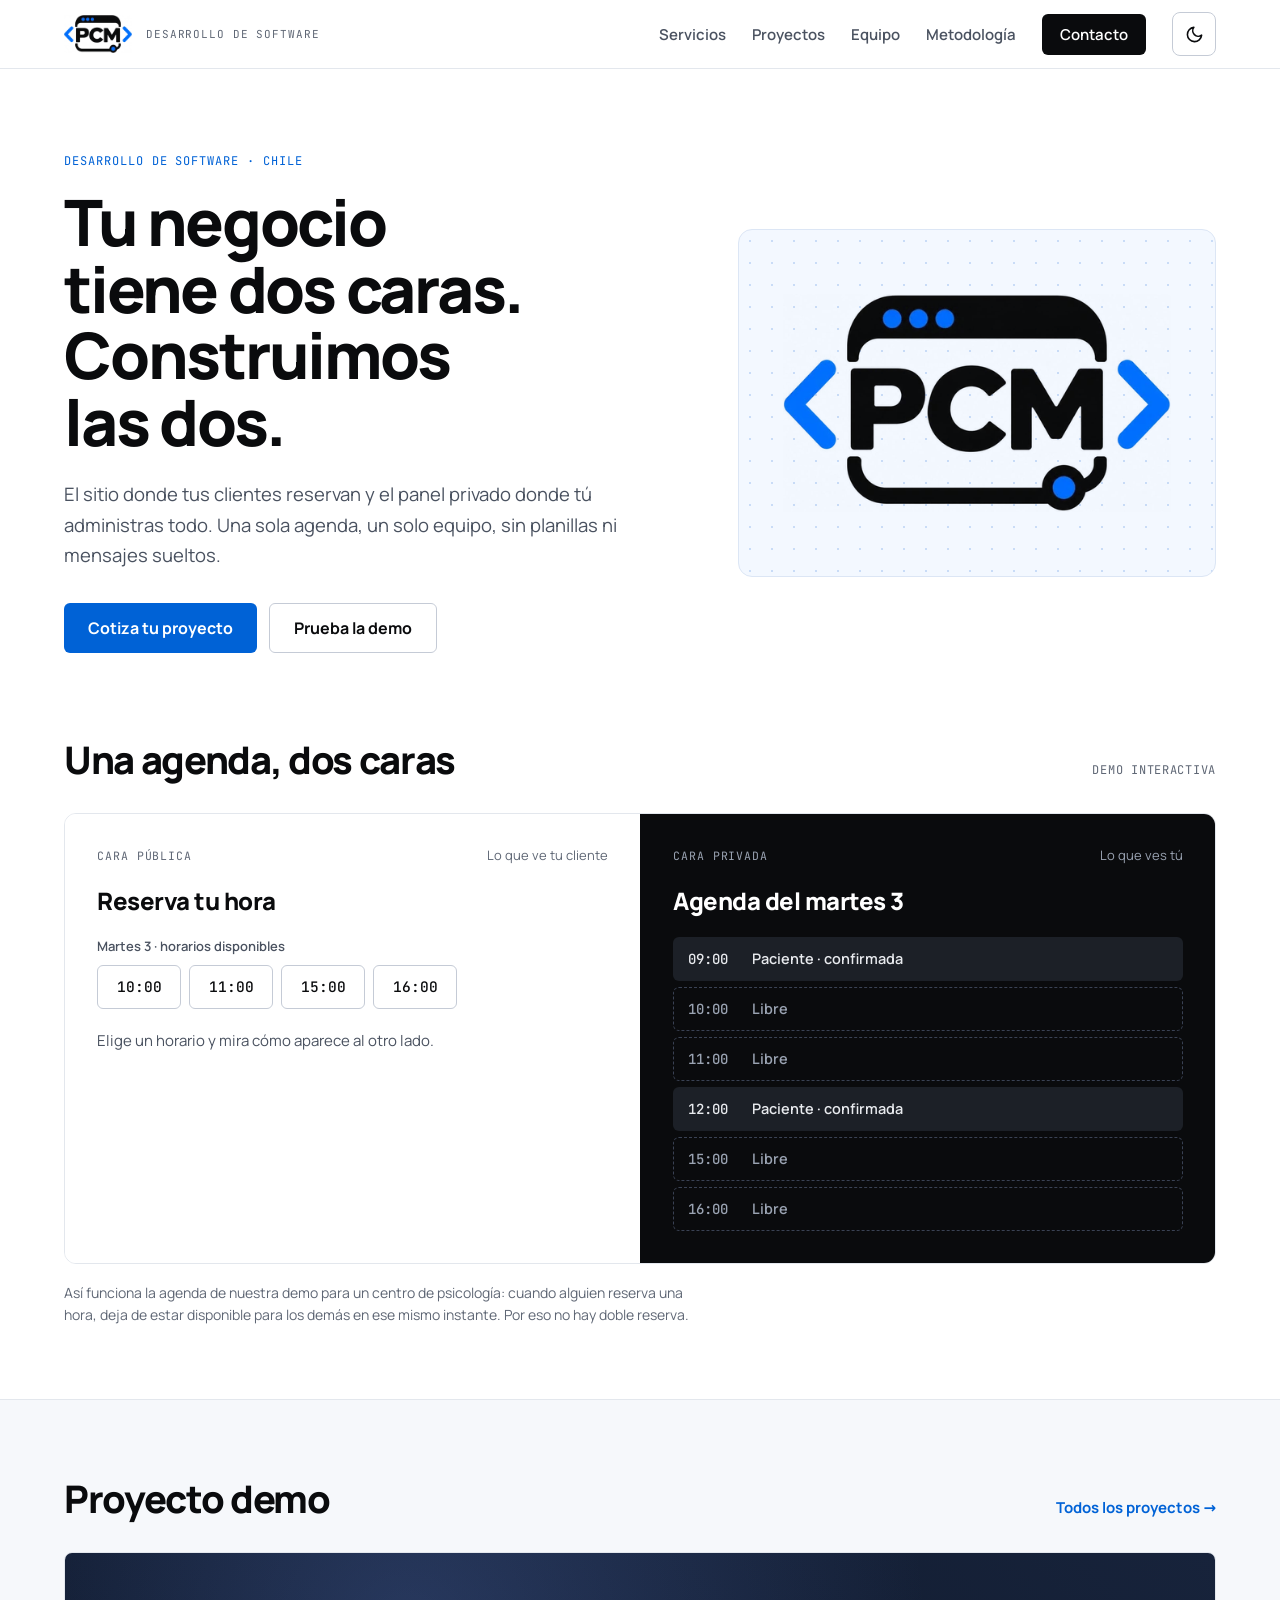
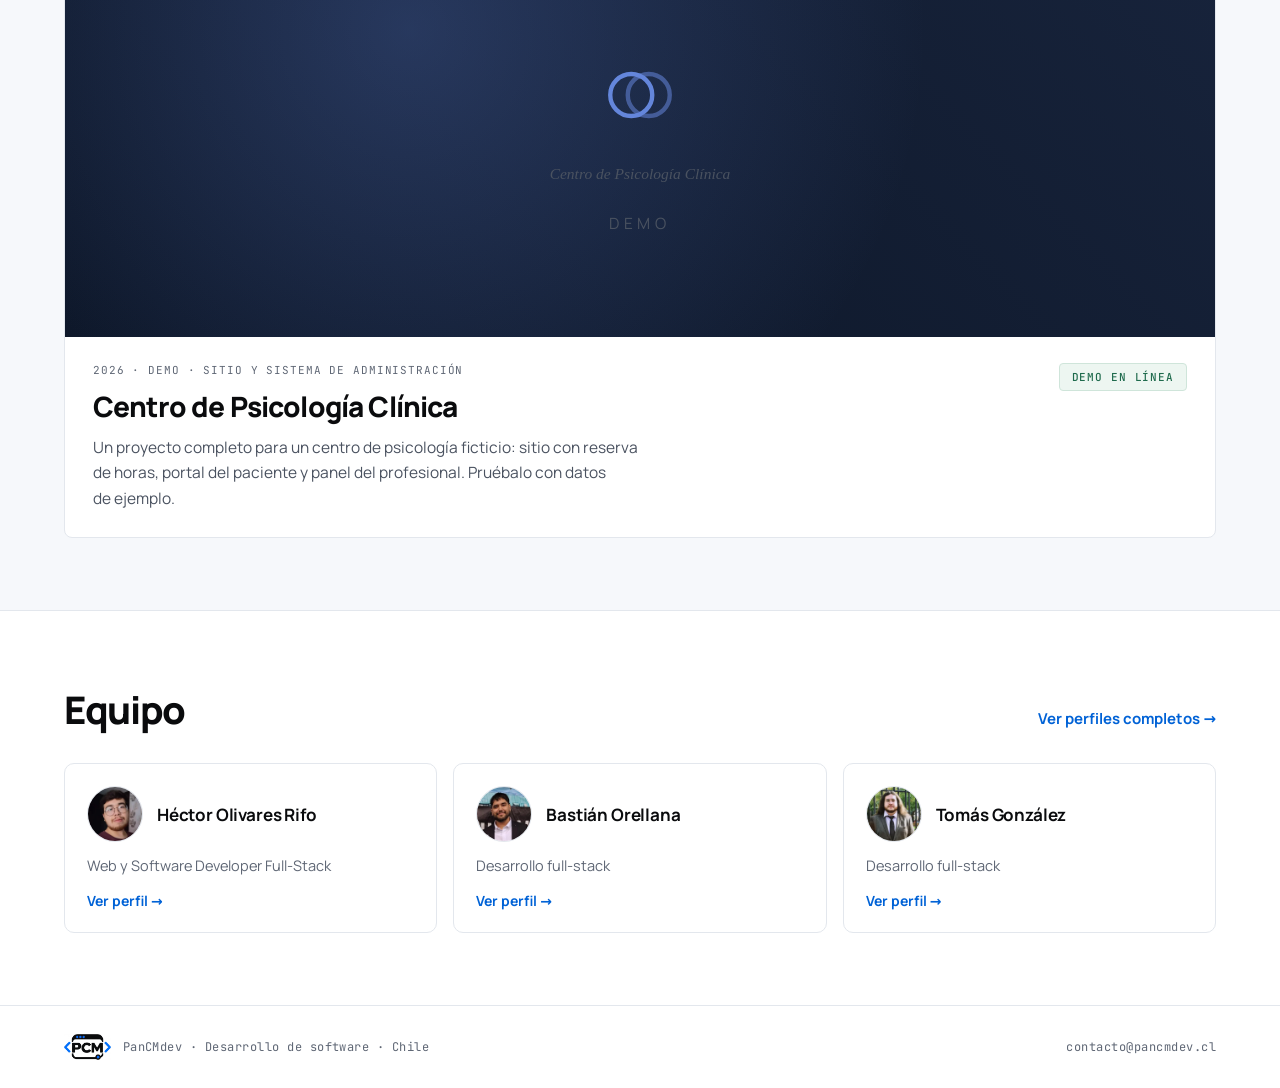
==== commit 1639734f: "SEO fase 3 PR 2: servicios con formulario de cotización y la demo como muestra de trabajo Nueva serv" ====
--- a/index.html
+++ b/index.html
@@ -23,7 +23,7 @@
 <meta property="og:image:alt" content="PanCMdev: tu negocio tiene dos caras, construimos las dos." />
 <meta name="twitter:card" content="summary_large_image" />
 <link rel="preload" href="src/fonts/manrope-latin.woff2" as="font" type="font/woff2" crossorigin />
-<link rel="stylesheet" href="styles.css?v=5" />
+<link rel="stylesheet" href="styles.css?v=8" />
 <script type="application/ld+json">
 {
   "@context": "https://schema.org",
@@ -85,6 +85,7 @@
         <span class="tag">Desarrollo de software</span>
       </a>
       <nav class="main">
+        <a href="servicios.html">Servicios</a>
         <a href="proyectos.html">Proyectos</a>
         <a href="equipo.html">Equipo</a>
         <a href="nosotros.html">Metodología</a>
@@ -104,8 +105,8 @@
           <h1>Tu negocio tiene dos caras. Construimos las dos.</h1>
           <p class="lead" data-rise>El sitio donde tus clientes reservan y el panel privado donde tú administras todo. Una sola agenda, un solo equipo, sin planillas ni mensajes sueltos.</p>
           <div class="actions" data-rise style="--d:.08s">
-            <a href="proyecto.html" class="btn">Ver caso de estudio</a>
-            <a href="equipo.html" class="btn-outline">Conocer al equipo</a>
+            <a href="servicios.html#cotizar" class="btn">Cotiza tu proyecto</a>
+            <a href="proyecto.html" class="btn-outline">Prueba la demo</a>
           </div>
         </div>
         <div class="brand-panel">
@@ -142,12 +143,12 @@
             <div class="agenda" data-agenda></div>
           </div>
         </div>
-        <p class="demo-note">Demo ilustrativa del sistema que construimos para el Centro de Psicología Clínica: una hora reservada deja de estar disponible en el mismo instante, por eso no existe la doble reserva.</p>
+        <p class="demo-note">Así funciona la agenda de nuestra demo para un centro de psicología: cuando alguien reserva una hora, deja de estar disponible para los demás en ese mismo instante. Por eso no hay doble reserva.</p>
       </section>
 
       <section class="section band" data-reveal>
         <div class="section-head">
-          <h2>Caso de estudio</h2>
+          <h2>Proyecto demo</h2>
           <a href="proyectos.html">Todos los proyectos →</a>
         </div>
         <a href="proyecto.html" class="case-feature">
@@ -163,9 +164,9 @@
           </div>
           <div class="body">
             <div class="info">
-              <div class="meta">2026 · Salud · Plataforma de gestión</div>
+              <div class="meta">2026 · Demo · Sitio y sistema de administración</div>
               <h3>Centro de Psicología Clínica</h3>
-              <p>Sitio público con reserva de horas, portal del paciente y panel del profesional para consultas de psicología. Demo en línea con datos ficticios.</p>
+              <p>Un proyecto completo para un centro de psicología ficticio: sitio con reserva de horas, portal del paciente y panel del profesional. Pruébalo con datos de ejemplo.</p>
             </div>
             <span class="status-pill">Demo en línea</span>
           </div>
@@ -196,7 +197,7 @@
           </a>
           <a class="member-card" href="tomas-gonzalez.html">
             <div class="who">
-              <div class="pin"></div>
+              <img class="avatar" src="src/assets/tomas-gonzalez.webp" alt="Tomás González" width="56" height="56" />
               <div class="name">Tomás González</div>
             </div>
             <div class="role">Desarrollo full-stack</div>
@@ -216,6 +217,6 @@
     </footer>
   </div>
 
-  <script src="main.js?v=4"></script>
+  <script src="main.js?v=5"></script>
 </body>
 </html>
--- a/styles.css
+++ b/styles.css
@@ -61,6 +61,7 @@
   --green: #1F6B4D;
   --green-bg: #EDF6F1;
   --green-border: #CFE5DA;
+  --error: #B42318;
   --pub-bg: #FFFFFF;
   --priv-bg: #0A0B0D;
   --priv-border: #0A0B0D;
@@ -101,6 +102,7 @@
   --green: #4ADE9A;
   --green-bg: #0F2A1F;
   --green-border: #1E4A36;
+  --error: #FF8A80;
   --pub-bg: #F3F5F8;
   --priv-bg: #14171C;
   --priv-border: #262B33;
@@ -307,6 +309,9 @@
 
 .section { padding: 72px var(--gutter); }
 
+/* Al saltar a un ancla (#cotizar) el título no queda bajo el encabezado fijo */
+section[id] { scroll-margin-top: 40px; }
+
 .band {
   background: var(--surface);
   border-top: 1px solid var(--border);
@@ -841,7 +846,8 @@
 
 .feature-grid > div { border-top: 2px solid var(--rule); padding-top: 16px; }
 
-.feature-grid h2 {
+.feature-grid h2,
+.feature-grid h3 {
   margin: 0 0 10px;
   font-family: var(--display);
   font-size: 20px;
@@ -856,6 +862,12 @@
   font-size: 15.5px;
   text-wrap: pretty;
 }
+
+.feature-grid .eyebrow { margin-bottom: 10px; }
+
+/* Enlace dentro de un párrafo: subrayado para que se distinga del texto */
+.inline-link { color: var(--accent); border-bottom: 1px solid currentColor; }
+.inline-link:hover { color: var(--ink); }
 
 /* Perfil individual */
 .profile-head {
@@ -986,6 +998,107 @@
 .what-did .aporte { display: block; margin-top: 5px; font-size: 14.5px; color: var(--ink-soft); line-height: 1.6; max-width: 64ch; }
 .what-did .year { font-family: var(--mono); font-size: 12.5px; color: var(--muted); white-space: nowrap; }
 
+/* Ficha de marca: el logo del proyecto sobre papel blanco, igual en tema claro y oscuro */
+.with-logo { display: flex; align-items: flex-start; gap: 16px; min-width: 0; }
+.with-logo > .txt { display: block; min-width: 0; }
+
+.logo-tile {
+  flex: none;
+  width: 52px;
+  height: 52px;
+  display: grid;
+  place-items: center;
+  background: #fff;
+  border: 1px solid var(--border-strong);
+  border-radius: 10px;
+  overflow: hidden;
+  transition: border-color 0.18s ease;
+}
+
+.logo-tile img { display: block; width: 100%; height: 100%; object-fit: contain; }
+
+.what-did .logo-tile { width: 60px; height: 60px; border-radius: 12px; }
+.what-did:hover .logo-tile { border-color: var(--accent); }
+
+/* Perfil con columnas más amplias: experiencia ancha y datos a la derecha */
+.profile-grid.wide { grid-template-columns: minmax(0, 1.9fr) minmax(280px, 1fr); gap: 56px; }
+.profile-grid.wide aside { min-width: 0; }
+
+.link-list { display: flex; flex-direction: column; align-items: flex-start; gap: 8px; margin-top: 12px; }
+.link-list .linkedin-link { margin-top: 0; }
+
+.edu { margin-top: 14px; }
+.edu .titulo { display: block; font-size: 15.5px; font-weight: 700; }
+.edu .detalle { display: block; margin-top: 4px; font-size: 14.5px; color: var(--ink-soft); line-height: 1.6; }
+
+/* Stack tecnológico: insignias agrupadas, con el color y el logo de cada herramienta */
+.stack-section { padding: 8px var(--gutter) 64px; }
+.stack-section .panel-label { margin: 0; }
+
+.stack-grid {
+  display: grid;
+  grid-template-columns: repeat(3, minmax(0, 1fr));
+  gap: 36px 40px;
+  margin-top: 28px;
+}
+
+.stack-title {
+  margin: 0 0 14px;
+  font-family: var(--display);
+  font-size: 15px;
+  font-weight: 800;
+  letter-spacing: -0.01em;
+}
+
+.chips { list-style: none; margin: 0; padding: 0; display: flex; flex-wrap: wrap; gap: 8px; }
+
+.tech {
+  display: inline-flex;
+  align-items: center;
+  gap: 8px;
+  height: 32px;
+  padding: 0 12px 0 10px;
+  border-radius: 6px;
+  background: var(--c);
+  color: var(--fg);
+  font-size: 13.5px;
+  font-weight: 700;
+  line-height: 1;
+  box-shadow: inset 0 0 0 1px color-mix(in srgb, var(--fg) 22%, transparent);
+  transition: transform 0.18s ease;
+}
+
+.tech i {
+  flex: none;
+  width: 16px;
+  height: 16px;
+  background: currentColor;
+  -webkit-mask: var(--i) center / contain no-repeat;
+  mask: var(--i) center / contain no-repeat;
+}
+
+.tech:hover { transform: translateY(-2px); }
+
+@media (prefers-reduced-motion: reduce) {
+  .tech { transition: none; }
+  .tech:hover { transform: none; }
+}
+
+@media (max-width: 1000px) {
+  .stack-grid { grid-template-columns: repeat(2, minmax(0, 1fr)); }
+}
+
+@media (max-width: 860px) {
+  .profile-grid.wide { grid-template-columns: 1fr; gap: 40px; }
+}
+
+@media (max-width: 640px) {
+  .stack-grid { grid-template-columns: 1fr; gap: 28px; }
+  .stack-section { padding-bottom: 48px; }
+  .with-logo { gap: 14px; }
+  .what-did .logo-tile { width: 52px; height: 52px; }
+}
+
 /* Metodología (nosotros) */
 .phase-row {
   display: grid;
@@ -1037,7 +1150,10 @@
 }
 
 form.contact-form input,
-form.contact-form textarea {
+form.contact-form textarea,
+.quote-form .campo input,
+.quote-form select,
+.quote-form textarea {
   font-family: var(--sans);
   font-size: 15px;
   padding: 13px 14px;
@@ -1048,12 +1164,18 @@
 }
 
 form.contact-form input::placeholder,
-form.contact-form textarea::placeholder { color: var(--muted); }
-
-form.contact-form textarea { resize: vertical; }
+form.contact-form textarea::placeholder,
+.quote-form input::placeholder,
+.quote-form textarea::placeholder { color: var(--muted); }
+
+form.contact-form textarea,
+.quote-form textarea { resize: vertical; }
 
 form.contact-form input:focus,
-form.contact-form textarea:focus {
+form.contact-form textarea:focus,
+.quote-form .campo input:focus,
+.quote-form select:focus,
+.quote-form textarea:focus {
   border-color: var(--accent);
   outline: none;
 }
@@ -1075,8 +1197,94 @@
 form.contact-form button:hover { background: var(--btn-hover); }
 [data-theme='dark'] form.contact-form button:hover { color: #0A0B0D; }
 
-form.contact-form .form-msg { margin: 0; font-size: 15px; line-height: 1.55; color: var(--ink-soft); max-width: 56ch; }
-form.contact-form .form-msg:empty { display: none; }
+.form-msg { margin: 0; font-size: 15px; line-height: 1.55; color: var(--ink-soft); max-width: 56ch; }
+.form-msg:empty { display: none; }
+.form-msg.ok { color: var(--green); font-weight: 600; }
+.form-msg.error { color: var(--error); font-weight: 600; }
+
+/* Formulario de cotización (servicios): etiquetas visibles, casillas en columnas */
+.quote-form {
+  margin-top: 34px;
+  display: grid;
+  gap: 28px;
+  max-width: 780px;
+}
+
+.quote-form fieldset { margin: 0; padding: 0; border: 0; min-width: 0; }
+
+.quote-form legend,
+.quote-form .campo {
+  padding: 0;
+  font-size: 15px;
+  font-weight: 700;
+  color: var(--ink);
+}
+
+.quote-form legend { margin-bottom: 12px; }
+.quote-form .campo { display: grid; gap: 8px; align-content: start; }
+.quote-form .opc { font-weight: 500; color: var(--muted); }
+
+.quote-form .campos {
+  display: grid;
+  grid-template-columns: repeat(auto-fit, minmax(210px, 1fr));
+  gap: 16px;
+}
+
+.quote-form .opciones {
+  display: grid;
+  grid-template-columns: repeat(auto-fit, minmax(230px, 1fr));
+  gap: 12px 24px;
+}
+
+.quote-form .opcion {
+  display: flex;
+  align-items: center;
+  gap: 10px;
+  font-size: 15px;
+  color: var(--ink-soft);
+  cursor: pointer;
+}
+
+.quote-form .opcion input[type='checkbox'],
+.quote-form .opcion input[type='radio'] {
+  flex: none;
+  width: 18px;
+  height: 18px;
+  margin: 0;
+  accent-color: var(--accent);
+}
+
+/* "Otros": casilla y campo de texto en una fila completa */
+.quote-form .opcion-otros { grid-column: 1 / -1; flex-wrap: wrap; cursor: default; }
+.quote-form .opcion-otros label { cursor: pointer; }
+
+.quote-form .opcion-otros input[type='text'] {
+  flex: 1 1 240px;
+  max-width: 420px;
+  font-family: var(--sans);
+  font-size: 15px;
+  padding: 9px 12px;
+  border: 1px solid var(--border-strong);
+  background: var(--card);
+  border-radius: 6px;
+  color: var(--ink);
+}
+
+.quote-form .opcion-otros input[type='text']:focus { border-color: var(--accent); outline: none; }
+
+.quote-form .ayuda { font-size: 13.5px; font-weight: 500; line-height: 1.5; color: var(--muted); }
+
+.quote-form .btn { justify-self: start; }
+.quote-form .btn:disabled { opacity: 0.6; cursor: progress; transform: none; }
+
+/* Campo trampa contra bots: fuera de la pantalla, las personas no lo ven */
+.quote-form .trampa {
+  position: absolute;
+  left: -10000px;
+  width: 1px;
+  height: 1px;
+  overflow: hidden;
+}
 
 /* Footer */
 footer.site {
@@ -1124,6 +1332,9 @@
   /* En móvil el botón de tema sube a la esquina, junto al logo */
   .theme-toggle { position: absolute; top: 6px; right: var(--gutter); width: 40px; height: 40px; }
 
+  /* Los cinco enlaces no caben en una fila: Contacto sube junto al botón de tema */
+  nav.main a.cta { position: absolute; top: 7px; right: calc(var(--gutter) + 48px); }
+
   .hero { padding-top: 40px; padding-bottom: 48px; }
 
   .lead,
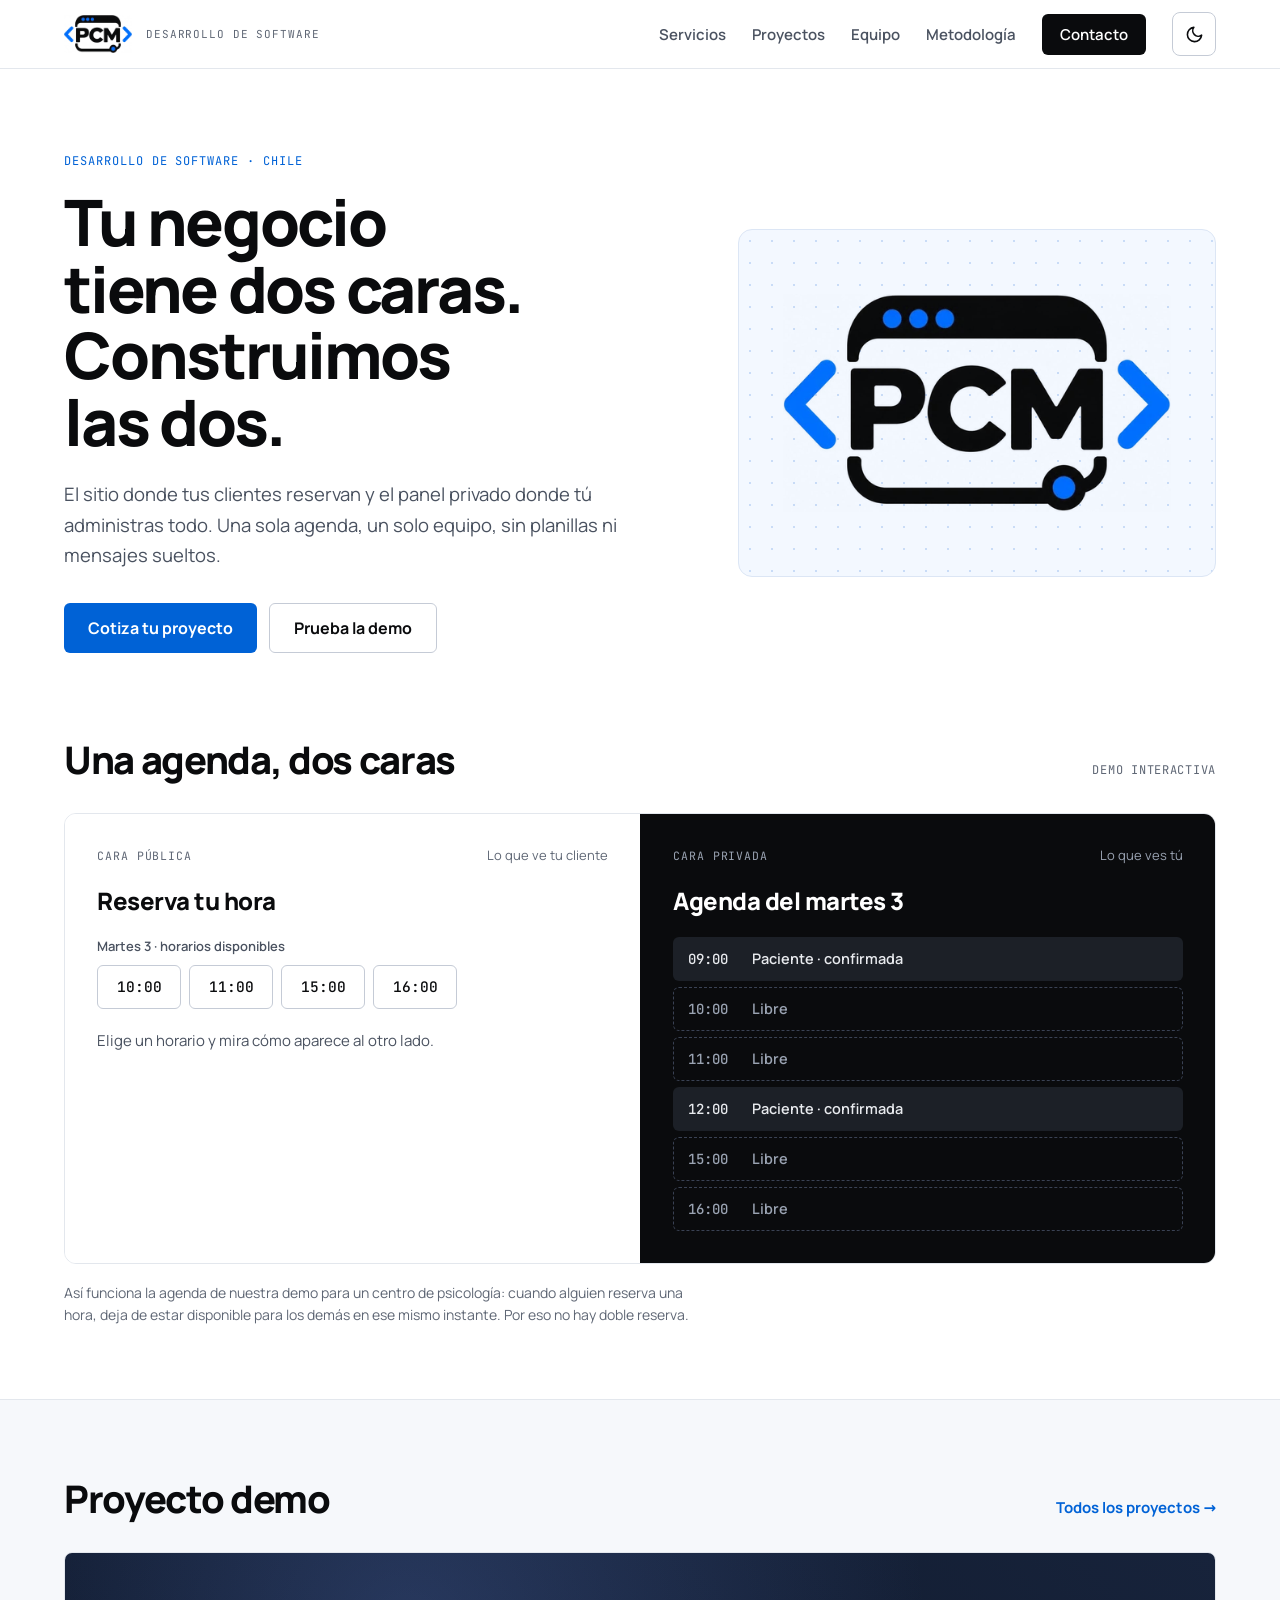
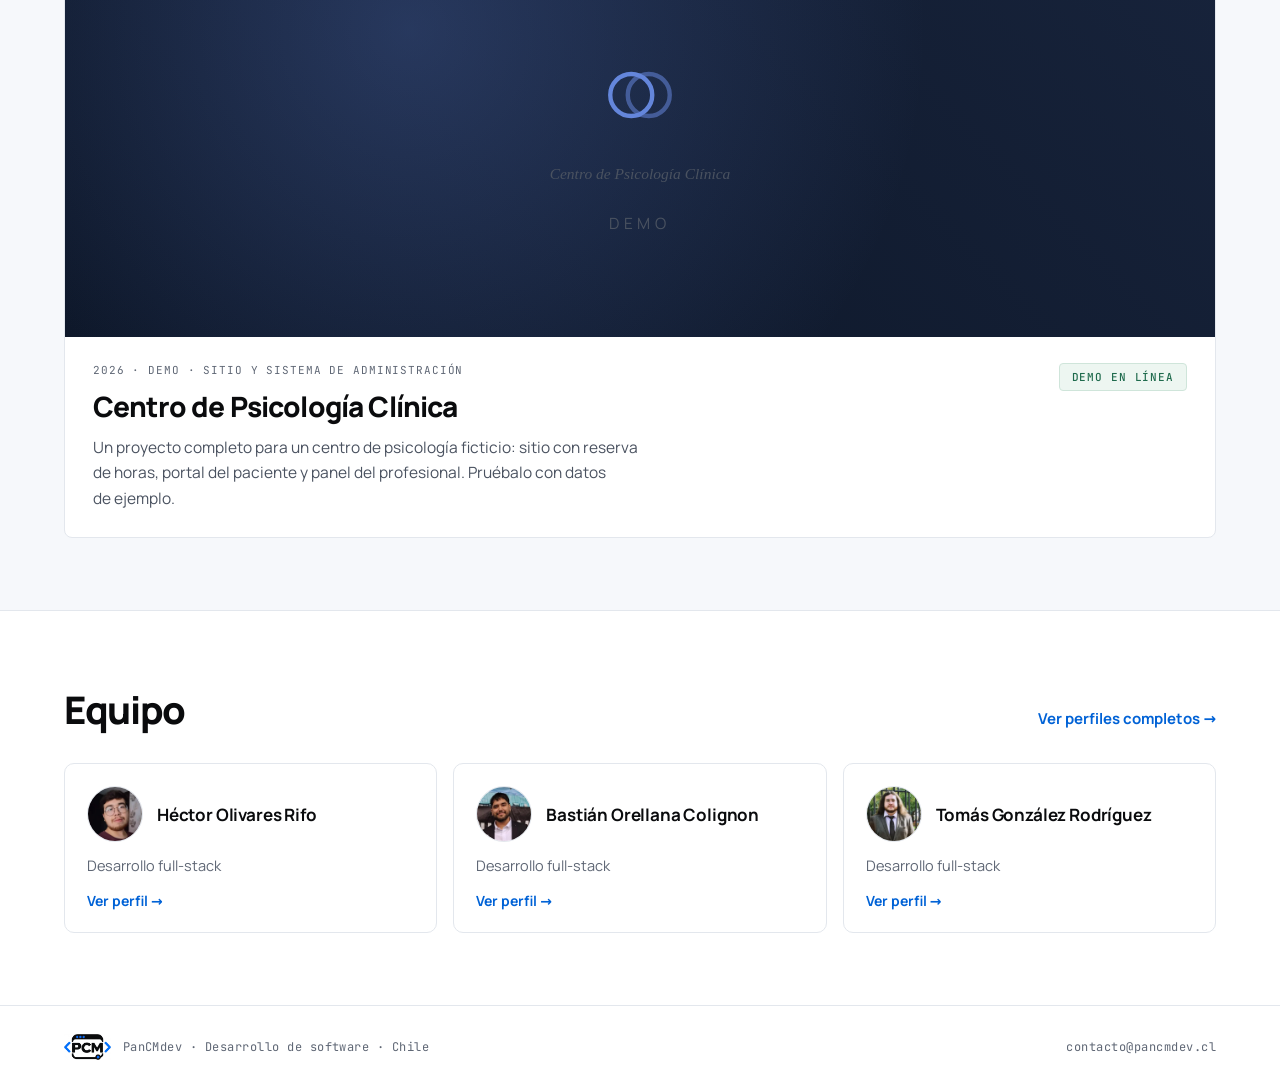
==== commit ef803a20: "Modificaciones a informacion de equipo, y perfiles, también nombres completos" ====
--- a/index.html
+++ b/index.html
@@ -23,7 +23,7 @@
 <meta property="og:image:alt" content="PanCMdev: tu negocio tiene dos caras, construimos las dos." />
 <meta name="twitter:card" content="summary_large_image" />
 <link rel="preload" href="src/fonts/manrope-latin.woff2" as="font" type="font/woff2" crossorigin />
-<link rel="stylesheet" href="styles.css?v=8" />
+<link rel="stylesheet" href="styles.css?v=9" />
 <script type="application/ld+json">
 {
   "@context": "https://schema.org",
@@ -50,13 +50,13 @@
         {
           "@type": "Person",
           "@id": "https://pancmdev.cl/bastian-orellana.html#person",
-          "name": "Bastián Orellana",
+          "name": "Bastián Orellana Colignon",
           "url": "https://pancmdev.cl/bastian-orellana.html"
         },
         {
           "@type": "Person",
           "@id": "https://pancmdev.cl/tomas-gonzalez.html#person",
-          "name": "Tomás González",
+          "name": "Tomás González Rodríguez",
           "url": "https://pancmdev.cl/tomas-gonzalez.html"
         }
       ]
@@ -81,7 +81,7 @@
     <header class="site">
       <a href="/" class="logo" aria-label="PanCMdev, inicio">
         <img class="logo-img only-light" src="src/assets/pancm-logo-172.webp" alt="" width="68" height="38" />
-        <img class="logo-img only-dark" src="src/assets/pancm-logo-oscuro-172.webp" alt="" width="68" height="38" />
+        <img class="logo-img only-dark" src="src/assets/pancm-logo-oscuro-172.webp" alt="" width="68" height="38" loading="lazy" />
         <span class="tag">Desarrollo de software</span>
       </a>
       <nav class="main">
@@ -111,7 +111,7 @@
         </div>
         <div class="brand-panel">
           <img class="only-light" src="src/assets/pancm-logo.webp" srcset="src/assets/pancm-logo-480.webp 480w, src/assets/pancm-logo.webp 900w" sizes="(max-width: 560px) calc(100vw - 96px), 440px" alt="Logo de PanCMdev" width="900" height="504" />
-          <img class="only-dark" src="src/assets/pancm-logo-oscuro.webp" srcset="src/assets/pancm-logo-oscuro-480.webp 480w, src/assets/pancm-logo-oscuro.webp 900w" sizes="(max-width: 560px) calc(100vw - 96px), 440px" alt="" width="900" height="504" />
+          <img class="only-dark" src="src/assets/pancm-logo-oscuro.webp" srcset="src/assets/pancm-logo-oscuro-480.webp 480w, src/assets/pancm-logo-oscuro.webp 900w" sizes="(max-width: 560px) calc(100vw - 96px), 440px" alt="" width="900" height="504" loading="lazy" />
         </div>
       </section>
 
@@ -184,21 +184,21 @@
               <img class="avatar" src="src/assets/hector-olivares.webp" alt="Héctor Olivares Rifo" width="56" height="56" />
               <div class="name">Héctor Olivares Rifo</div>
             </div>
-            <div class="role">Web y Software Developer Full-Stack</div>
+            <div class="role">Desarrollo full-stack</div>
             <div class="link">Ver perfil →</div>
           </a>
           <a class="member-card" href="bastian-orellana.html">
             <div class="who">
-              <img class="avatar" src="src/assets/bastian-orellana.webp" alt="Bastián Orellana" width="56" height="56" />
-              <div class="name">Bastián Orellana</div>
+              <img class="avatar" src="src/assets/bastian-orellana.webp" alt="Bastián Orellana Colignon" width="56" height="56" />
+              <div class="name">Bastián Orellana Colignon</div>
             </div>
             <div class="role">Desarrollo full-stack</div>
             <div class="link">Ver perfil →</div>
           </a>
           <a class="member-card" href="tomas-gonzalez.html">
             <div class="who">
-              <img class="avatar" src="src/assets/tomas-gonzalez.webp" alt="Tomás González" width="56" height="56" />
-              <div class="name">Tomás González</div>
+              <img class="avatar" src="src/assets/tomas-gonzalez.webp" alt="Tomás González Rodríguez" width="56" height="56" />
+              <div class="name">Tomás González Rodríguez</div>
             </div>
             <div class="role">Desarrollo full-stack</div>
             <div class="link">Ver perfil →</div>
@@ -209,8 +209,8 @@
 
     <footer class="site">
       <span class="brand">
-        <img class="only-light" src="src/assets/pancm-logo-172.webp" alt="" width="46" height="26" />
-        <img class="only-dark" src="src/assets/pancm-logo-oscuro-172.webp" alt="" width="46" height="26" />
+        <img class="only-light" src="src/assets/pancm-logo-172.webp" alt="" width="46" height="26" loading="lazy" />
+        <img class="only-dark" src="src/assets/pancm-logo-oscuro-172.webp" alt="" width="46" height="26" loading="lazy" />
         PanCMdev · Desarrollo de software · Chile
       </span>
       <a href="mailto:contacto@pancmdev.cl">contacto@pancmdev.cl</a>
--- a/styles.css
+++ b/styles.css
@@ -960,6 +960,11 @@
 .exp-row .titulo { display: block; font-size: 15.5px; font-weight: 700; }
 .exp-row .detalle { display: block; margin-top: 5px; font-size: 14.5px; color: var(--ink-soft); line-height: 1.6; }
 
+/* Experiencia con enlace: el título lleva al proyecto (→ en el sitio, ↗ a otro sitio) */
+.exp-row a.titulo { display: inline-block; }
+.exp-row a.titulo .ir { color: var(--accent); }
+.exp-row:has(a.titulo:hover) .logo-tile { border-color: var(--accent); }
+
 .stack-tags { display: flex; flex-wrap: wrap; gap: 8px; margin-top: 16px; }
 
 .stack-tags span {
@@ -1016,9 +1021,6 @@
 }
 
 .logo-tile img { display: block; width: 100%; height: 100%; object-fit: contain; }
-
-.what-did .logo-tile { width: 60px; height: 60px; border-radius: 12px; }
-.what-did:hover .logo-tile { border-color: var(--accent); }
 
 /* Perfil con columnas más amplias: experiencia ancha y datos a la derecha */
 .profile-grid.wide { grid-template-columns: minmax(0, 1.9fr) minmax(280px, 1fr); gap: 56px; }
@@ -1096,7 +1098,6 @@
   .stack-grid { grid-template-columns: 1fr; gap: 28px; }
   .stack-section { padding-bottom: 48px; }
   .with-logo { gap: 14px; }
-  .what-did .logo-tile { width: 52px; height: 52px; }
 }
 
 /* Metodología (nosotros) */
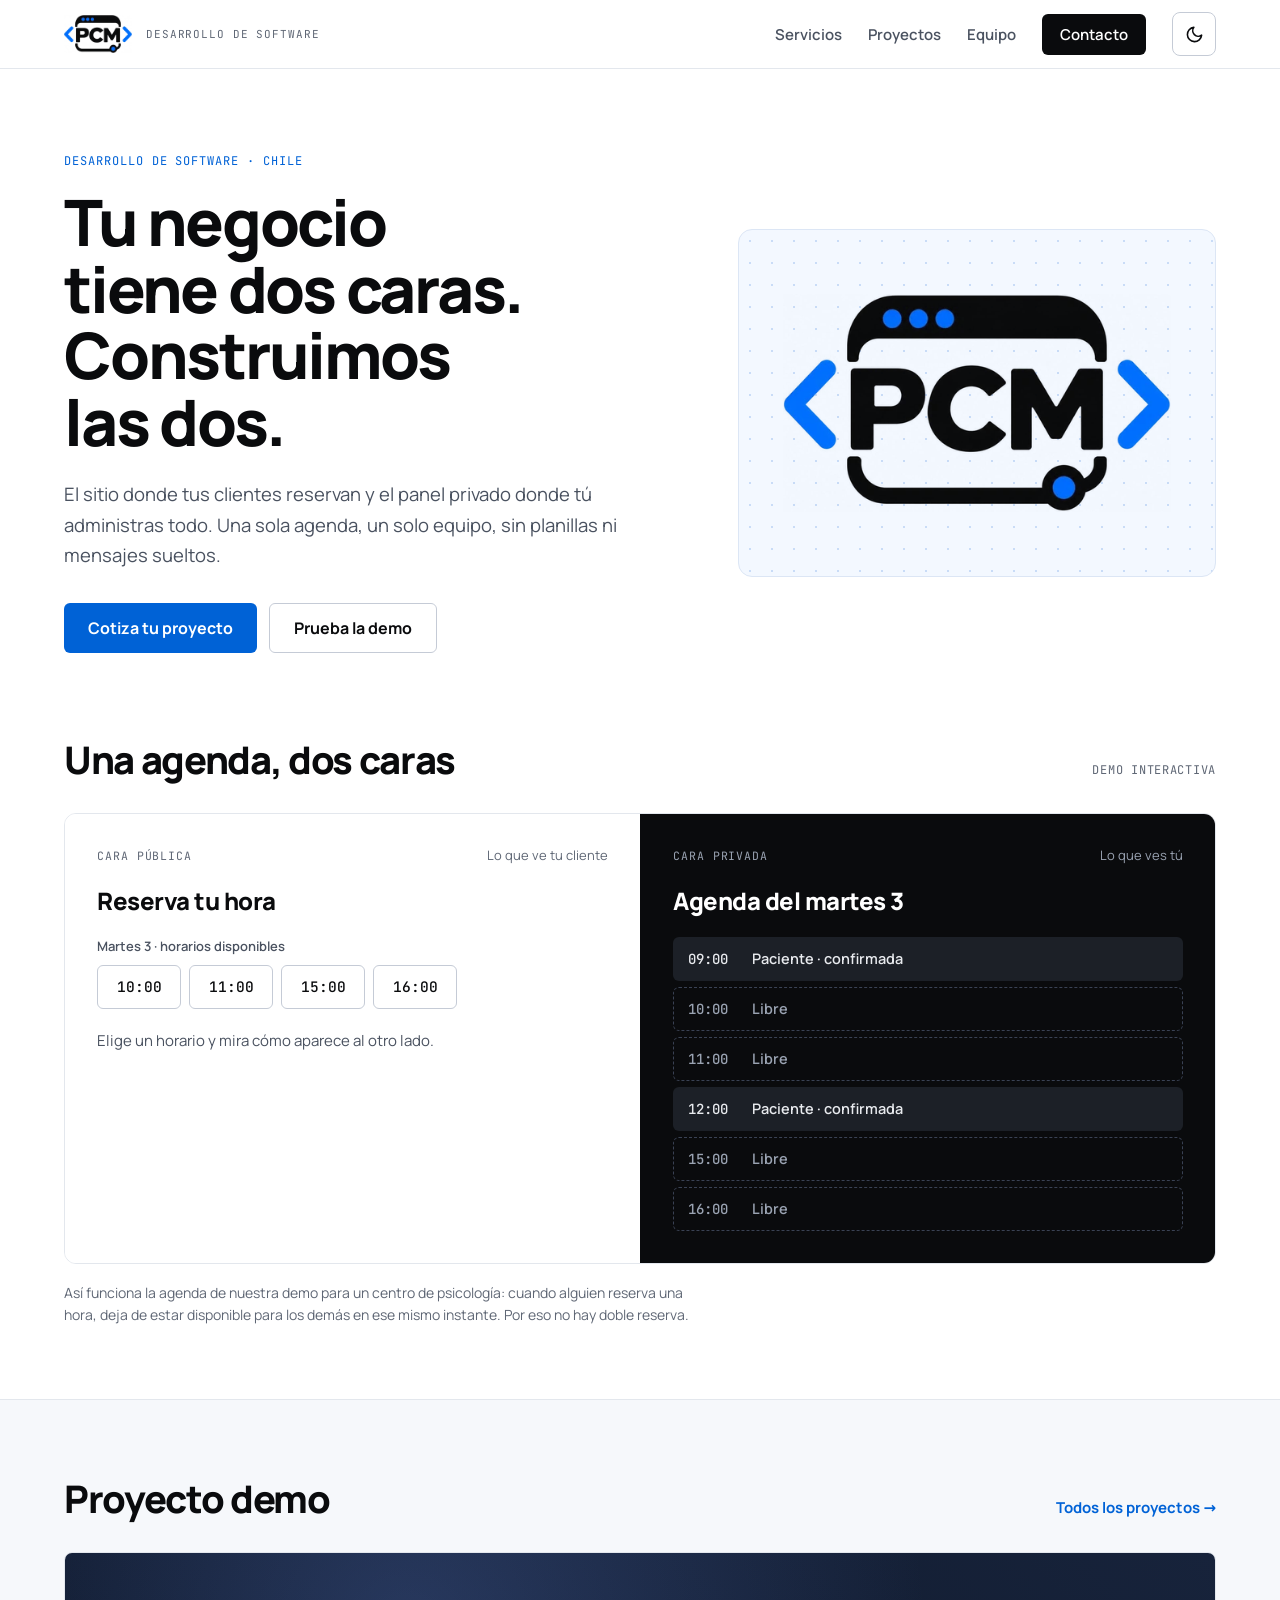
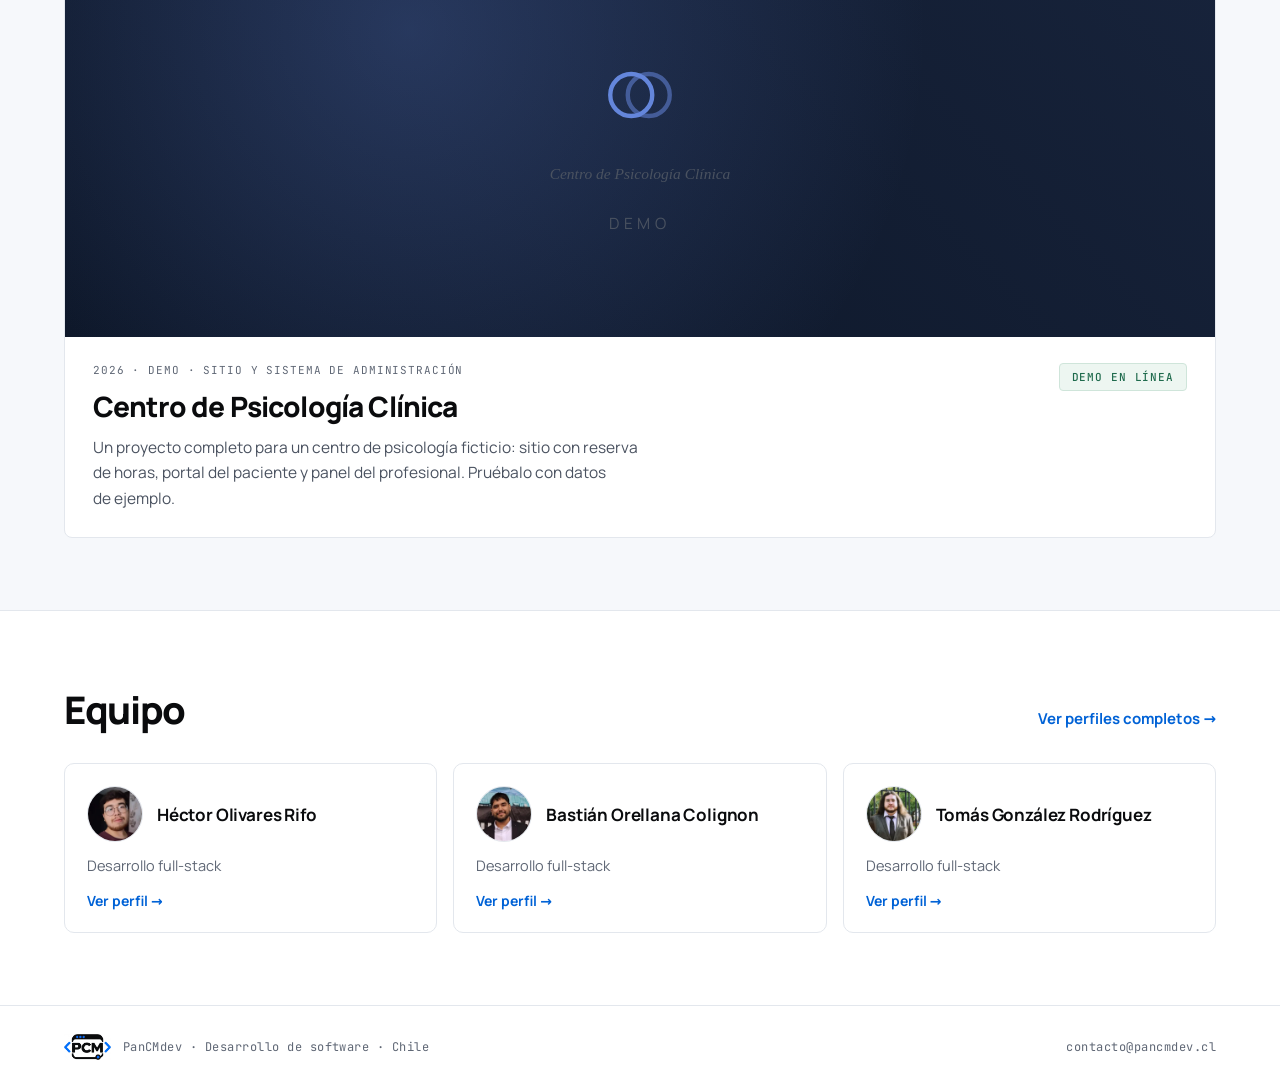
==== commit 4fbccea6: "Servicios y Proyectos rediseñados con vista previa, y Metodología sale del menú Servicios: portada c" ====
--- a/index.html
+++ b/index.html
@@ -88,7 +88,6 @@
         <a href="servicios.html">Servicios</a>
         <a href="proyectos.html">Proyectos</a>
         <a href="equipo.html">Equipo</a>
-        <a href="nosotros.html">Metodología</a>
         <a href="contacto.html" class="cta">Contacto</a>
         <button type="button" class="theme-toggle" data-theme-toggle aria-label="Cambiar a tema oscuro">
           <svg class="i-moon" viewBox="0 0 24 24" fill="none" stroke="currentColor" stroke-width="2" stroke-linecap="round" stroke-linejoin="round" aria-hidden="true"><path d="M21 12.8A9 9 0 1 1 11.2 3a7 7 0 0 0 9.8 9.8z"/></svg>
--- a/styles.css
+++ b/styles.css
@@ -1207,8 +1207,24 @@
 .quote-form {
   margin-top: 34px;
   display: grid;
-  gap: 28px;
-  max-width: 780px;
+  gap: 30px;
+}
+
+.quote-form .campo input,
+.quote-form select,
+.quote-form textarea {
+  min-height: 48px;
+  padding: 13px 15px;
+  border-radius: 10px;
+  transition: border-color 0.18s ease, box-shadow 0.18s ease;
+}
+
+.quote-form textarea { min-height: 0; }
+
+.quote-form .campo input:focus,
+.quote-form select:focus,
+.quote-form textarea:focus {
+  box-shadow: 0 0 0 3px color-mix(in srgb, var(--accent) 22%, transparent);
 }
 
 .quote-form fieldset { margin: 0; padding: 0; border: 0; min-width: 0; }
@@ -1231,20 +1247,32 @@
   gap: 16px;
 }
 
+/* Opciones en píldora: la marcada se ilumina con el color de acento */
 .quote-form .opciones {
-  display: grid;
-  grid-template-columns: repeat(auto-fit, minmax(230px, 1fr));
-  gap: 12px 24px;
+  display: flex;
+  flex-wrap: wrap;
+  gap: 10px;
 }
 
 .quote-form .opcion {
   display: flex;
   align-items: center;
   gap: 10px;
+  min-height: 46px;
+  padding: 0 18px 0 14px;
   font-size: 15px;
-  color: var(--ink-soft);
+  font-weight: 600;
+  color: var(--ink);
+  background: var(--card);
+  border: 1px solid var(--border-strong);
+  border-radius: 999px;
   cursor: pointer;
-}
+  transition: border-color 0.18s ease, background 0.18s ease;
+}
+
+.quote-form .opcion:hover { border-color: var(--accent); }
+.quote-form .opcion:has(input:checked) { border-color: var(--accent); background: color-mix(in srgb, var(--accent) 12%, var(--card)); }
+.quote-form .opcion:has(input:focus-visible) { outline: 2px solid var(--accent); outline-offset: 2px; }
 
 .quote-form .opcion input[type='checkbox'],
 .quote-form .opcion input[type='radio'] {
@@ -1255,19 +1283,19 @@
   accent-color: var(--accent);
 }
 
-/* "Otros": casilla y campo de texto en una fila completa */
-.quote-form .opcion-otros { grid-column: 1 / -1; flex-wrap: wrap; cursor: default; }
+/* "Otros": casilla y campo de texto en una píldora más ancha */
+.quote-form .opcion-otros { flex: 1 1 380px; flex-wrap: wrap; padding-right: 8px; cursor: default; }
 .quote-form .opcion-otros label { cursor: pointer; }
 
 .quote-form .opcion-otros input[type='text'] {
-  flex: 1 1 240px;
-  max-width: 420px;
+  flex: 1 1 180px;
+  min-height: 34px;
   font-family: var(--sans);
   font-size: 15px;
-  padding: 9px 12px;
+  padding: 5px 14px;
   border: 1px solid var(--border-strong);
-  background: var(--card);
-  border-radius: 6px;
+  background: var(--bg);
+  border-radius: 999px;
   color: var(--ink);
 }
 
@@ -1285,6 +1313,316 @@
   width: 1px;
   height: 1px;
   overflow: hidden;
+}
+
+/* Proyectos: tarjetas con vista previa, como en LinkedIn. La vacía es una invitación a cotizar. */
+.pry { padding-top: 48px; padding-bottom: 88px; }
+
+.pry-grid {
+  display: grid;
+  grid-template-columns: repeat(auto-fit, minmax(min(100%, 440px), 1fr));
+  gap: 24px;
+}
+
+.pry-grid > div { display: flex; }
+
+.pry-card {
+  flex: 1;
+  display: flex;
+  flex-direction: column;
+  padding: 14px;
+  background: var(--surface);
+  border: 1px solid var(--border);
+  border-radius: 18px;
+  transition: transform 0.35s cubic-bezier(0.2, 0.7, 0.2, 1), border-color 0.2s ease, box-shadow 0.35s ease;
+}
+
+.pry-card:hover { transform: translateY(-4px); border-color: var(--accent); box-shadow: 0 20px 44px var(--shadow); }
+
+.pry-thumb {
+  display: block;
+  aspect-ratio: 1200 / 630;
+  overflow: hidden;
+  background: #0F1B33;
+  border: 1px solid var(--border);
+  border-radius: 12px;
+}
+
+.pry-thumb img { display: block; width: 100%; height: 100%; object-fit: cover; transition: transform 0.7s cubic-bezier(0.2, 0.7, 0.2, 1); }
+.pry-card:hover .pry-thumb img { transform: scale(1.04); }
+
+.pry-thumb--vacio {
+  display: grid;
+  place-content: center;
+  justify-items: center;
+  gap: 14px;
+  background-color: var(--panel-bg);
+  background-image: radial-gradient(var(--panel-dot) 1px, transparent 1px);
+  background-size: 22px 22px;
+  border: 2px dashed var(--border-strong);
+  transition: background-position 1.2s ease, border-color 0.2s ease;
+}
+
+.pry-card:hover .pry-thumb--vacio { background-position: 22px 22px; border-color: var(--accent); }
+
+.pry-mas {
+  display: grid;
+  place-items: center;
+  width: 56px;
+  height: 56px;
+  color: var(--accent);
+  border: 1.5px solid var(--accent);
+  border-radius: 50%;
+  transition: transform 0.45s cubic-bezier(0.34, 1.56, 0.64, 1), background 0.2s ease, color 0.2s ease;
+}
+
+.pry-mas svg { width: 24px; height: 24px; }
+.pry-card:hover .pry-mas { transform: rotate(90deg); color: var(--btn-fg); background: var(--accent); }
+
+.pry-vacio-txt { font-family: var(--mono); font-size: 12px; letter-spacing: 0.08em; text-transform: uppercase; color: var(--muted); }
+
+.pry-body { display: flex; flex-direction: column; flex: 1; padding: 20px 8px 8px; }
+.pry-meta { display: flex; gap: 10px; font-family: var(--mono); font-size: 12px; color: var(--muted); }
+.pry-meta .estado { color: var(--accent); }
+.pry-nombre { margin-top: 8px; font-family: var(--display); font-size: 24px; font-weight: 800; letter-spacing: -0.025em; line-height: 1.2; }
+.pry-resumen { margin-top: 10px; max-width: 56ch; font-size: 15.5px; line-height: 1.6; color: var(--ink-soft); }
+.pry-skills { display: flex; align-items: baseline; gap: 8px; margin-top: 16px; font-size: 13.5px; font-weight: 700; line-height: 1.5; }
+.pry-skills i { flex: none; width: 10px; height: 10px; align-self: center; background: var(--accent); clip-path: polygon(50% 0, 100% 50%, 50% 100%, 0 50%); }
+.pry-cta { display: flex; align-items: center; justify-content: space-between; margin-top: auto; padding-top: 22px; font-size: 15px; font-weight: 700; }
+.pry-cta .flecha { color: var(--accent); transition: transform 0.25s ease; }
+.pry-card:hover .pry-cta .flecha { transform: translateX(5px); }
+
+@media (prefers-reduced-motion: reduce) {
+  .pry-card:hover,
+  .pry-card:hover .pry-thumb img,
+  .pry-card:hover .pry-mas,
+  .pry-card:hover .pry-cta .flecha { transform: none; }
+}
+
+/* Servicios: portada con la demo, piezas con ícono, pasos con riel que se dibuja */
+.srv-demo {
+  display: block;
+  padding: 16px;
+  background: var(--surface);
+  border: 1px solid var(--border);
+  border-radius: 18px;
+  transition: transform 0.35s cubic-bezier(0.2, 0.7, 0.2, 1), border-color 0.2s ease, box-shadow 0.35s ease;
+}
+
+.srv-demo:hover { transform: translateY(-4px); border-color: var(--accent); box-shadow: 0 20px 44px var(--shadow); }
+
+.srv-demo .bar { display: flex; align-items: center; gap: 7px; padding: 0 4px 13px; }
+.srv-demo .bar i { width: 10px; height: 10px; border-radius: 50%; background: var(--border-strong); }
+
+.srv-demo .bar span {
+  margin-left: 9px;
+  font-family: var(--mono);
+  font-size: 11.5px;
+  color: var(--muted);
+  overflow: hidden;
+  text-overflow: ellipsis;
+  white-space: nowrap;
+}
+
+.srv-demo .shot {
+  display: block;
+  aspect-ratio: 1200 / 630;
+  overflow: hidden;
+  background: #0F1B33;
+  border: 1px solid var(--border);
+  border-radius: 10px;
+}
+
+.srv-demo .shot img { display: block; width: 100%; height: 100%; object-fit: cover; transition: transform 0.7s cubic-bezier(0.2, 0.7, 0.2, 1); }
+.srv-demo:hover .shot img { transform: scale(1.04); }
+
+.srv-demo .foot { display: flex; align-items: center; justify-content: space-between; gap: 12px; padding: 14px 4px 2px; font-size: 15px; font-weight: 700; }
+.srv-demo .flecha { color: var(--accent); transition: transform 0.25s ease; }
+.srv-demo:hover .flecha { transform: translateX(5px); }
+
+.srv-que { border-top: 1px solid var(--border); }
+
+.srv-piezas {
+  display: grid;
+  grid-template-columns: repeat(auto-fit, minmax(min(100%, 440px), 1fr));
+  gap: 0 clamp(32px, 5vw, 72px);
+  border-top: 2px solid var(--rule);
+}
+
+.srv-piezas .pieza { display: flex; gap: 18px; padding: 28px 0; border-bottom: 1px solid var(--border); }
+
+.srv-piezas .ico {
+  flex: none;
+  display: grid;
+  place-items: center;
+  width: 46px;
+  height: 46px;
+  color: var(--accent);
+  border: 1px solid var(--border-strong);
+  border-radius: 11px;
+  transition: border-color 0.2s ease, background 0.2s ease, transform 0.3s cubic-bezier(0.2, 0.7, 0.2, 1);
+}
+
+.srv-piezas .ico svg { width: 22px; height: 22px; }
+.srv-piezas .pieza:hover .ico { border-color: var(--accent); background: var(--panel-bg); transform: translateY(-3px); }
+
+.srv-piezas h3 { margin: 0; font-family: var(--display); font-size: 18px; font-weight: 800; letter-spacing: -0.015em; }
+.srv-piezas p { margin: 6px 0 0; max-width: 46ch; font-size: 15px; line-height: 1.6; color: var(--ink-soft); }
+
+/* Pasos: el riel se dibuja de izquierda a derecha y cada nodo aparece al llegar */
+.srv-pasos {
+  list-style: none;
+  margin: 0;
+  padding: 0;
+  display: grid;
+  grid-template-columns: repeat(auto-fit, minmax(min(100%, 230px), 1fr));
+  gap: 32px 0;
+}
+
+.srv-pasos .paso { position: relative; padding: 28px 36px 0 0; }
+
+.srv-pasos .paso::before {
+  content: '';
+  position: absolute;
+  top: 0;
+  left: 0;
+  right: 0;
+  height: 2px;
+  background: var(--border-strong);
+  transform-origin: left center;
+  transition: transform 0.9s cubic-bezier(0.2, 0.7, 0.2, 1);
+  transition-delay: var(--d, 0s);
+}
+
+.srv-pasos .paso::after {
+  content: '';
+  position: absolute;
+  top: -5px;
+  left: 0;
+  width: 12px;
+  height: 12px;
+  border-radius: 50%;
+  background: var(--accent);
+  box-shadow: 0 0 0 5px var(--surface);
+  transition: transform 0.5s cubic-bezier(0.34, 1.56, 0.64, 1);
+  transition-delay: calc(var(--d, 0s) + 0.2s);
+}
+
+.js .srv-pasos .paso:not(.in)::before { transform: scaleX(0); }
+.js .srv-pasos .paso:not(.in)::after { transform: scale(0); }
+
+.srv-pasos .eyebrow { margin-bottom: 8px; }
+.srv-pasos h3 { margin: 0; font-family: var(--display); font-size: 20px; font-weight: 800; letter-spacing: -0.02em; }
+.srv-pasos p { margin: 8px 0 0; font-size: 15px; line-height: 1.6; color: var(--ink-soft); }
+
+/* Cotizar: el título y la promesa a la izquierda (fijos al bajar), el formulario a la derecha */
+.srv-cot {
+  display: grid;
+  grid-template-columns: minmax(260px, 0.8fr) minmax(0, 1.5fr);
+  gap: 48px clamp(40px, 6vw, 96px);
+  align-items: start;
+}
+
+.srv-cot-intro { position: sticky; top: 104px; }
+.srv-cot .quote-form { margin-top: 0; }
+
+.srv-cot-nota { margin: 28px 0 0; padding-top: 20px; border-top: 1px solid var(--border); font-size: 15px; color: var(--muted); }
+.srv-cot-nota a { color: var(--accent); font-weight: 700; border-bottom: 1px solid currentColor; }
+
+/* Formulario como ficha: panel propio, casillas hechas a medida y etiqueta que se enciende al escribir */
+.srv-cot .quote-form {
+  gap: 34px;
+  padding: clamp(24px, 3.4vw, 44px);
+  background: var(--surface);
+  border: 1px solid var(--border);
+  border-radius: 20px;
+}
+
+.srv-cot .quote-form .campo input,
+.srv-cot .quote-form select,
+.srv-cot .quote-form textarea,
+.srv-cot .quote-form .opcion { background-color: var(--bg); }
+
+.srv-cot .quote-form textarea { min-height: 140px; }
+.srv-cot .quote-form .campos { grid-template-columns: repeat(auto-fit, minmax(160px, 1fr)); }
+.srv-cot .quote-form ::placeholder { opacity: 0.7; }
+
+.srv-cot .quote-form .campo > span:first-child,
+.srv-cot .quote-form legend { transition: color 0.18s ease; }
+.srv-cot .quote-form .campo:focus-within > span:first-child,
+.srv-cot .quote-form fieldset:focus-within legend { color: var(--accent); }
+
+.srv-cot .quote-form .campo input:user-invalid,
+.srv-cot .quote-form select:user-invalid { border-color: var(--error); }
+
+.srv-cot .quote-form .opcion:has(input:checked) { background-color: color-mix(in srgb, var(--accent) 12%, var(--bg)); }
+.srv-cot .quote-form .opcion:active { transform: scale(0.985); }
+
+.srv-cot .quote-form .opcion input[type='checkbox'],
+.srv-cot .quote-form .opcion input[type='radio'] {
+  appearance: none;
+  -webkit-appearance: none;
+  flex: none;
+  width: 20px;
+  height: 20px;
+  margin: 0;
+  background-color: var(--bg);
+  background-repeat: no-repeat;
+  background-position: center;
+  background-size: 0;
+  border: 1.5px solid var(--border-strong);
+  transition: background-size 0.22s cubic-bezier(0.34, 1.56, 0.64, 1), background-color 0.18s ease, border-color 0.18s ease;
+}
+
+.srv-cot .quote-form .opcion input[type='checkbox'] { border-radius: 6px; }
+.srv-cot .quote-form .opcion input[type='radio'] { border-radius: 50%; }
+
+.srv-cot .quote-form .opcion input[type='checkbox']:checked {
+  background-color: var(--accent);
+  border-color: var(--accent);
+  background-size: 14px;
+  background-image: url("data:image/svg+xml,%3Csvg xmlns='http://www.w3.org/2000/svg' viewBox='0 0 24 24' fill='none' stroke='%23fff' stroke-width='3.4' stroke-linecap='round' stroke-linejoin='round'%3E%3Cpath d='M5 12.5l4.5 4.5L19 7.5'/%3E%3C/svg%3E");
+}
+
+[data-theme='dark'] .srv-cot .quote-form .opcion input[type='checkbox']:checked {
+  background-image: url("data:image/svg+xml,%3Csvg xmlns='http://www.w3.org/2000/svg' viewBox='0 0 24 24' fill='none' stroke='%230A0B0D' stroke-width='3.4' stroke-linecap='round' stroke-linejoin='round'%3E%3Cpath d='M5 12.5l4.5 4.5L19 7.5'/%3E%3C/svg%3E");
+}
+
+.srv-cot .quote-form .opcion input[type='radio']:checked {
+  background-color: var(--accent);
+  border-color: var(--accent);
+  background-size: 100% 100%;
+  background-image: radial-gradient(circle, var(--bg) 0 4px, transparent 4.5px);
+}
+
+.srv-cot .quote-form .btn {
+  display: inline-flex;
+  align-items: center;
+  gap: 10px;
+  padding: 15px 28px;
+  border-radius: 10px;
+}
+
+.srv-cot .quote-form .btn::after { content: '→' / ''; transition: transform 0.2s ease; }
+.srv-cot .quote-form .btn:hover::after { transform: translateX(4px); }
+
+@media (prefers-reduced-motion: reduce) {
+  .srv-cot .quote-form .btn:hover::after,
+  .srv-cot .quote-form .opcion:active { transform: none; }
+}
+
+@media (max-width: 1000px) {
+  .srv-hero > div:last-child { max-width: 620px; }
+  .srv-cot { grid-template-columns: 1fr; }
+  .srv-cot-intro { position: static; }
+  .srv-cot .quote-form { margin-top: 8px; }
+}
+
+@media (prefers-reduced-motion: reduce) {
+  .srv-demo:hover,
+  .srv-demo:hover .shot img,
+  .srv-demo:hover .flecha,
+  .srv-piezas .pieza:hover .ico { transform: none; }
 }
 
 /* Footer */
